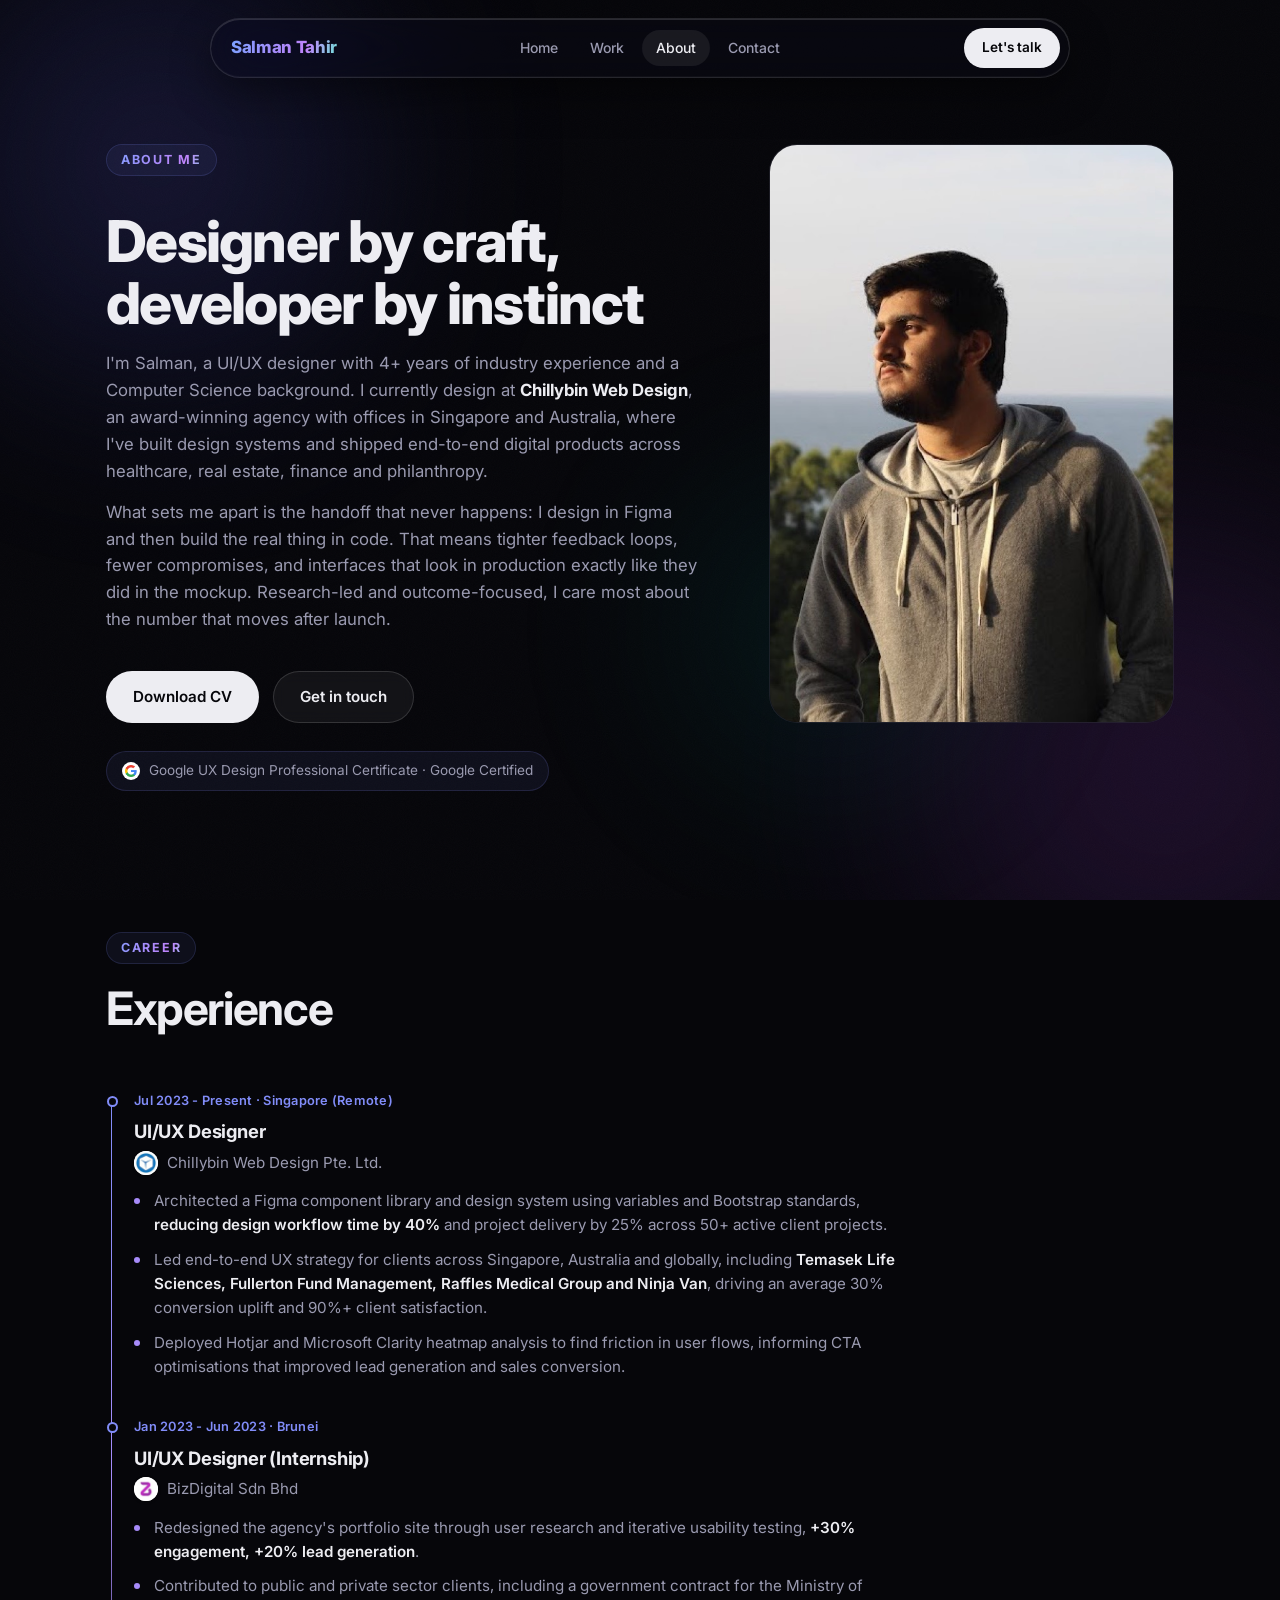
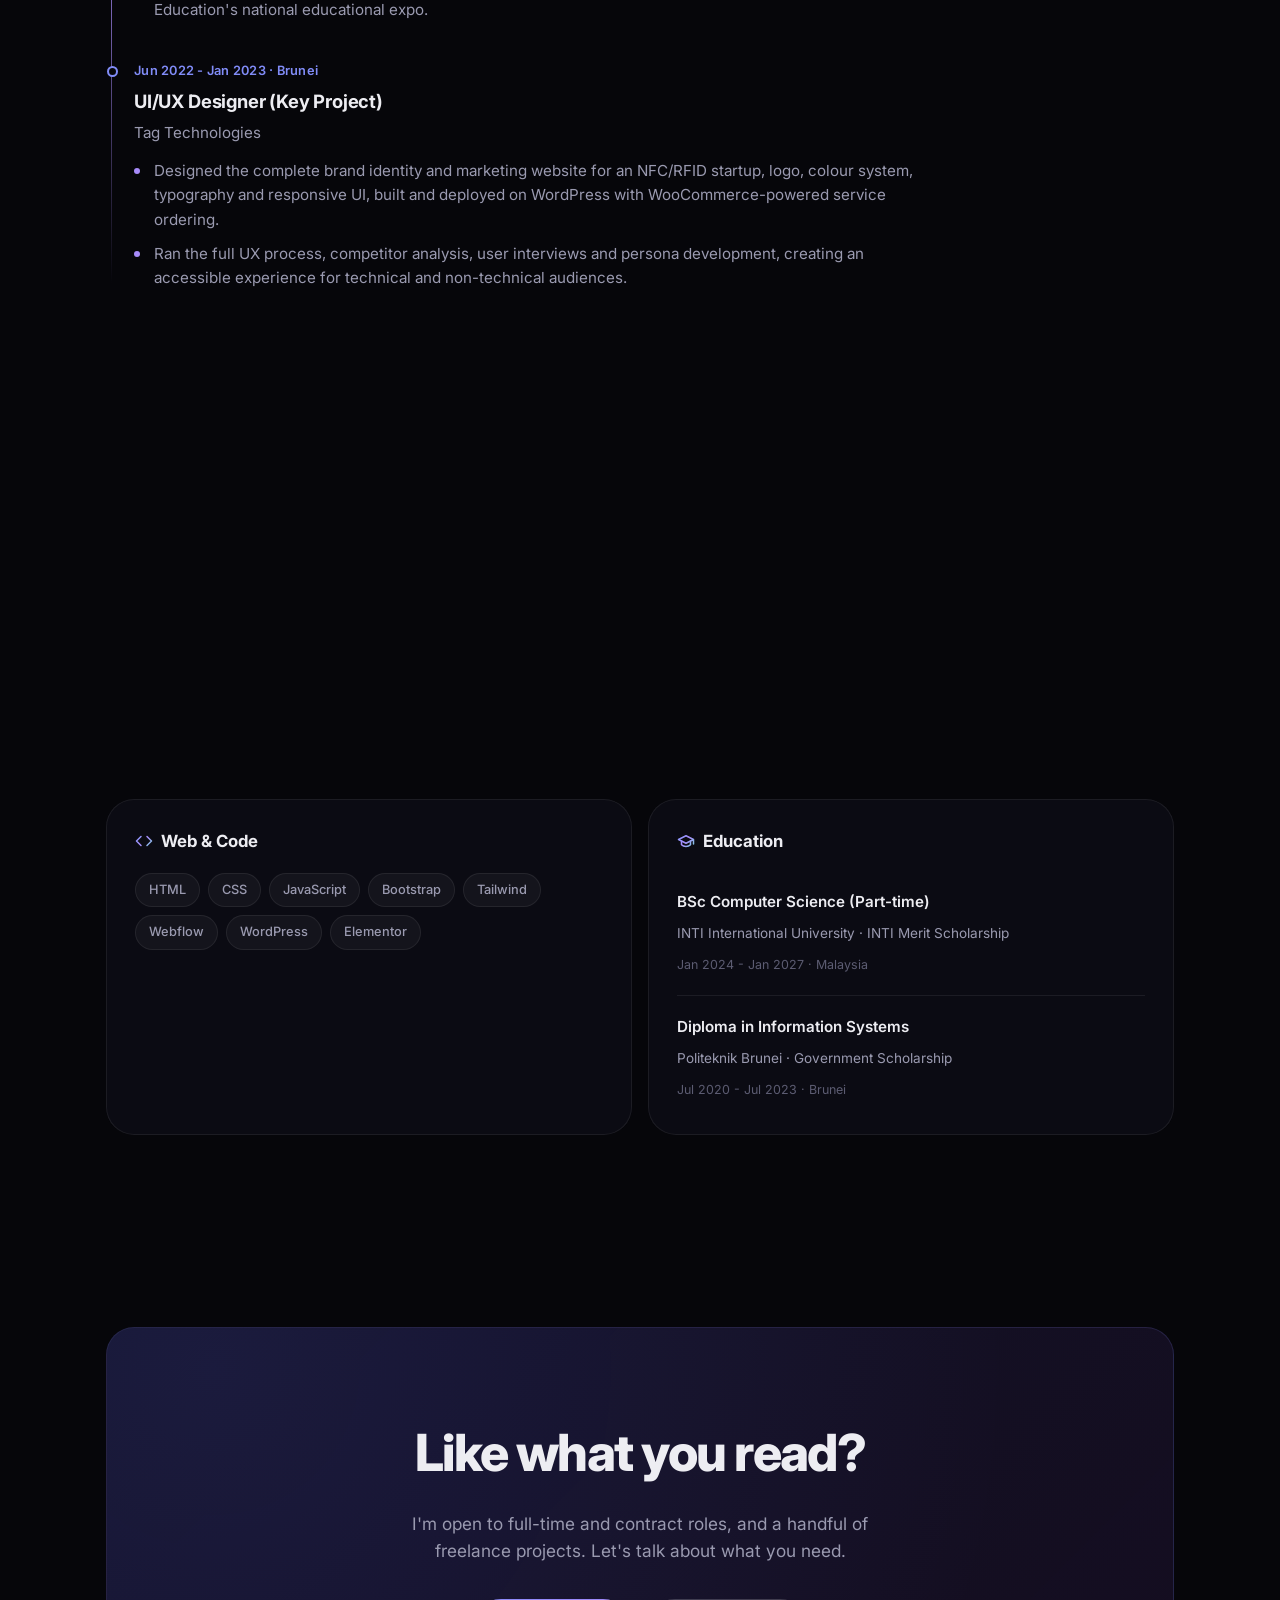
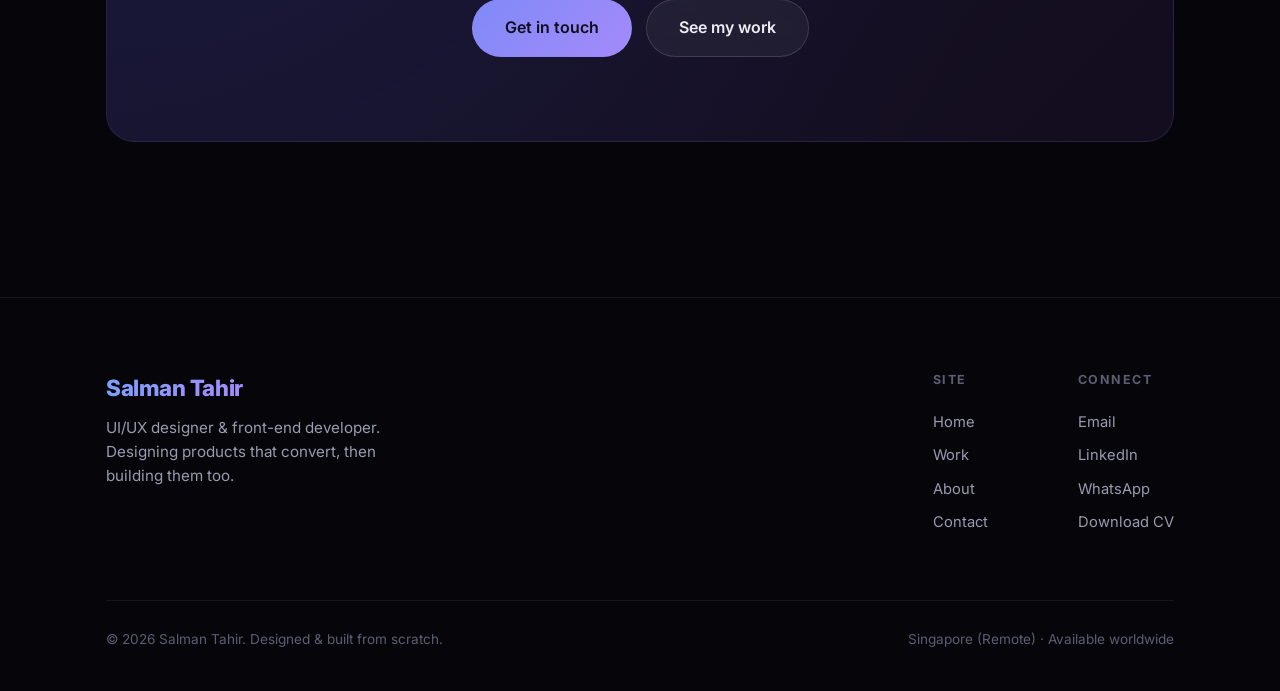
==== about/index.html @ 58fcccb2 "Restructure into clean-URL folders; untrack CONTEXT.md - Move about.html, contact.html, work.html an" ====
<!DOCTYPE html>
<html lang="en">
<head>
  <meta charset="UTF-8">
  <meta name="viewport" content="width=device-width, initial-scale=1.0">
  <title>About · Salman Tahir</title>
  <meta name="description" content="Salman Tahir, UI/UX designer and front-end developer with 4+ years at an award-winning Singapore agency. Experience, skills, tools and education.">
  <link rel="icon" type="image/png" href="/assets/img/favicon.png">
  <link rel="preconnect" href="https://fonts.googleapis.com">
  <link rel="preconnect" href="https://fonts.gstatic.com" crossorigin>
  <link href="https://fonts.googleapis.com/css2?family=Inter:wght@400;500;600;700;800;900&display=swap" rel="stylesheet">
  <link rel="stylesheet" href="/assets/css/styles.css?v=4">
</head>
<body>
  <svg width="0" height="0" style="position:absolute" aria-hidden="true" focusable="false">
    <defs>
      <linearGradient id="ig" gradientUnits="userSpaceOnUse" x1="0" y1="0" x2="24" y2="24">
        <stop offset="0" stop-color="#7aa2ff"/>
        <stop offset="0.5" stop-color="#a78bfa"/>
        <stop offset="1" stop-color="#6ee7d6"/>
      </linearGradient>
    </defs>
  </svg>
  <div class="ambient" aria-hidden="true">
    <div class="orb orb-1"></div>
    <div class="orb orb-2"></div>
    <div class="orb orb-3"></div>
  </div>
  <div class="noise" aria-hidden="true"></div>

  <header class="nav">
    <div class="nav-inner">
      <a href="/" class="nav-logo grad">Salman Tahir</a>
      <nav class="nav-menu" aria-label="Primary">
        <a href="/" class="nav-link">Home</a>
        <a href="/work/" class="nav-link">Work</a>
        <a href="/about/" class="nav-link active">About</a>
        <a href="/contact/" class="nav-link">Contact</a>
      </nav>
      <a href="/contact/" class="nav-cta">Let's talk</a>
      <button class="nav-toggle" aria-label="Toggle menu">
        <svg viewBox="0 0 24 24" fill="none" stroke="currentColor" stroke-width="2" stroke-linecap="round"><line x1="3" y1="6" x2="21" y2="6"/><line x1="3" y1="12" x2="21" y2="12"/><line x1="3" y1="18" x2="21" y2="18"/></svg>
      </button>
    </div>
  </header>

  <main>
    <!-- INTRO -->
    <section class="cs-hero">
      <div class="container">
        <div class="bento" style="grid-template-columns: 1.6fr 1fr; align-items:stretch;">
          <div class="reveal">
            <span class="eyebrow">About me</span>
            <h1 class="section-title" style="margin:16px 0;max-width:18ch;">Designer by craft, developer by instinct</h1>
            <p class="section-sub" style="max-width:54ch;">
              I'm Salman, a UI/UX designer with 4+ years of industry experience and a Computer Science background. I currently design at <strong style="color:var(--text)">Chillybin Web Design</strong>, an award-winning agency with offices in Singapore and Australia, where I've built design systems and shipped end-to-end digital products across healthcare, real estate, finance and philanthropy.
            </p>
            <p class="section-sub" style="max-width:54ch;">
              What sets me apart is the handoff that never happens: I design in Figma and then build the real thing in code. That means tighter feedback loops, fewer compromises, and interfaces that look in production exactly like they did in the mockup. Research-led and outcome-focused, I care most about the number that moves after launch.
            </p>
            <div class="hero-actions" style="justify-content:flex-start;">
              <a href="/assets/Salman_Tahir_CV.pdf" target="_blank" rel="noopener" class="btn btn-primary">Download CV</a>
              <a href="/contact/" class="btn btn-glass">Get in touch</a>
            </div>
          </div>
          <div class="card card-sheen b-photo reveal d1" style="min-height:360px;">
            <img src="/assets/img/profile.jpg" alt="Salman Tahir">
          </div>
        </div>
        <span class="cert reveal d2" style="margin-top:28px;"><img class="cert-ico" src="/assets/img/google-logo.png" alt="Google"> Google UX Design Professional Certificate · Google Certified</span>
      </div>
    </section>

    <!-- EXPERIENCE TIMELINE -->
    <section class="section-tight">
      <div class="container">
        <div class="section-head reveal">
          <span class="eyebrow">Career</span>
          <h2 class="section-title">Experience</h2>
        </div>
        <div class="bento" style="grid-template-columns: 1fr; max-width:820px;">
          <div class="timeline reveal">
            <div class="tl-item">
              <div class="tl-time">Jul 2023 - Present · Singapore (Remote)</div>
              <div class="tl-role">UI/UX Designer</div>
              <div class="tl-co"><img class="co-logo" src="/assets/img/chillybin-logo.jpg" alt="Chillybin Web Design"> Chillybin Web Design Pte. Ltd.</div>
              <ul class="tl-list">
                <li>Architected a Figma component library and design system using variables and Bootstrap standards, <strong>reducing design workflow time by 40%</strong> and project delivery by 25% across 50+ active client projects.</li>
                <li>Led end-to-end UX strategy for clients across Singapore, Australia and globally, including <strong>Temasek Life Sciences, Fullerton Fund Management, Raffles Medical Group and Ninja Van</strong>, driving an average 30% conversion uplift and 90%+ client satisfaction.</li>
                <li>Deployed Hotjar and Microsoft Clarity heatmap analysis to find friction in user flows, informing CTA optimisations that improved lead generation and sales conversion.</li>
              </ul>
            </div>
            <div class="tl-item">
              <div class="tl-time">Jan 2023 - Jun 2023 · Brunei</div>
              <div class="tl-role">UI/UX Designer (Internship)</div>
              <div class="tl-co"><img class="co-logo" src="/assets/img/bizdigital-logo.jpg" alt="BizDigital"> BizDigital Sdn Bhd</div>
              <ul class="tl-list">
                <li>Redesigned the agency's portfolio site through user research and iterative usability testing, <strong>+30% engagement, +20% lead generation</strong>.</li>
                <li>Contributed to public and private sector clients, including a government contract for the Ministry of Education's national educational expo.</li>
              </ul>
            </div>
            <div class="tl-item">
              <div class="tl-time">Jun 2022 - Jan 2023 · Brunei</div>
              <div class="tl-role">UI/UX Designer (Key Project)</div>
              <div class="tl-co">Tag Technologies</div>
              <ul class="tl-list">
                <li>Designed the complete brand identity and marketing website for an NFC/RFID startup, logo, colour system, typography and responsive UI, built and deployed on WordPress with WooCommerce-powered service ordering.</li>
                <li>Ran the full UX process, competitor analysis, user interviews and persona development, creating an accessible experience for technical and non-technical audiences.</li>
              </ul>
            </div>
          </div>
        </div>
      </div>
    </section>

    <!-- SKILLS -->
    <section class="section-tight">
      <div class="container">
        <div class="section-head reveal">
          <span class="eyebrow">Toolbox</span>
          <h2 class="section-title">Skills &amp; tools</h2>
        </div>
        <div class="skills-cols">
          <div class="card card-sheen skill-group reveal">
            <h3><svg viewBox="0 0 24 24" fill="none" stroke="url(#ig)" stroke-width="2" stroke-linecap="round" stroke-linejoin="round"><rect x="3" y="3" width="18" height="18" rx="2"/><path d="M3 9h18M9 21V9"/></svg> Design</h3>
            <div class="chip-row">
              <span class="chip">Figma</span><span class="chip">Adobe XD</span><span class="chip">Photoshop</span>
              <span class="chip">Illustrator</span><span class="chip">InDesign</span><span class="chip">Sketch</span>
              <span class="chip">Design Systems</span><span class="chip">Prototyping</span><span class="chip">Wireframing</span>
            </div>
          </div>
          <div class="card card-sheen skill-group reveal d1">
            <h3><svg viewBox="0 0 24 24" fill="none" stroke="url(#ig)" stroke-width="2" stroke-linecap="round" stroke-linejoin="round"><circle cx="11" cy="11" r="8"/><path d="m21 21-4.3-4.3"/></svg> Research</h3>
            <div class="chip-row">
              <span class="chip">User Interviews</span><span class="chip">Usability Testing</span><span class="chip">Heatmap Analysis</span>
              <span class="chip">Journey Mapping</span><span class="chip">Competitive Analysis</span><span class="chip">Personas</span>
            </div>
          </div>
          <div class="card card-sheen skill-group reveal d2">
            <h3><svg viewBox="0 0 24 24" fill="none" stroke="url(#ig)" stroke-width="2" stroke-linecap="round" stroke-linejoin="round"><polyline points="16 18 22 12 16 6"/><polyline points="8 6 2 12 8 18"/></svg> Web &amp; Code</h3>
            <div class="chip-row">
              <span class="chip">HTML</span><span class="chip">CSS</span><span class="chip">JavaScript</span>
              <span class="chip">Bootstrap</span><span class="chip">Tailwind</span><span class="chip">Webflow</span>
              <span class="chip">WordPress</span><span class="chip">Elementor</span>
            </div>
          </div>
          <div class="card card-sheen skill-group reveal d3">
            <h3><svg viewBox="0 0 24 24" fill="none" stroke="url(#ig)" stroke-width="2" stroke-linecap="round" stroke-linejoin="round"><path d="M22 10v6M2 10l10-5 10 5-10 5z"/><path d="M6 12v5c3 3 9 3 12 0v-5"/></svg> Education</h3>
            <div class="exp-item">
              <div class="exp-role">BSc Computer Science (Part-time)</div>
              <div class="exp-co">INTI International University · INTI Merit Scholarship</div>
              <div class="exp-time">Jan 2024 - Jan 2027 · Malaysia</div>
            </div>
            <div class="exp-item">
              <div class="exp-role">Diploma in Information Systems</div>
              <div class="exp-co">Politeknik Brunei · Government Scholarship</div>
              <div class="exp-time">Jul 2020 - Jul 2023 · Brunei</div>
            </div>
          </div>
        </div>
      </div>
    </section>

    <section class="section">
      <div class="container">
        <div class="cta-band reveal">
          <h2>Like what you read?</h2>
          <p>I'm open to full-time and contract roles, and a handful of freelance projects. Let's talk about what you need.</p>
          <div class="hero-actions">
            <a href="/contact/" class="btn btn-gradient btn-lg">Get in touch</a>
            <a href="/work/" class="btn btn-glass btn-lg">See my work</a>
          </div>
        </div>
      </div>
    </section>
  </main>

  <footer class="footer">
    <div class="container">
      <div class="footer-top">
        <div class="footer-brand">
          <h3 class="grad">Salman Tahir</h3>
          <p>UI/UX designer &amp; front-end developer. Designing products that convert, then building them too.</p>
        </div>
        <div class="footer-cols">
          <div class="footer-col">
            <h4>Site</h4>
            <a href="/">Home</a>
            <a href="/work/">Work</a>
            <a href="/about/">About</a>
            <a href="/contact/">Contact</a>
          </div>
          <div class="footer-col">
            <h4>Connect</h4>
            <a href="mailto:salmantahir0831@gmail.com">Email</a>
            <a href="https://www.linkedin.com/in/salmantahir0831/" target="_blank" rel="noopener">LinkedIn</a>
            <a href="https://wa.me/923270372409" target="_blank" rel="noopener">WhatsApp</a>
            <a href="/assets/Salman_Tahir_CV.pdf" target="_blank" rel="noopener">Download CV</a>
          </div>
        </div>
      </div>
      <div class="footer-bottom">
        <span>© <span id="year">2026</span> Salman Tahir. Designed &amp; built from scratch.</span>
        <span>Singapore (Remote) · Available worldwide</span>
      </div>
    </div>
  </footer>

  <script src="/assets/js/main.js?v=4"></script>
</body>
</html>
---- assets/css/styles.css ----
/* =====================================================================
   SALMAN TAHIR Â· PORTFOLIO v3
   Design system + components. Vanilla CSS, dark, glass, subtle gradients.
   ===================================================================== */

/* ---- Tokens ---- */
:root {
  --bg: #06060a;
  --bg-elev: #0b0b12;
  --card: rgba(17, 17, 28, 0.55);
  --card-hover: rgba(24, 24, 40, 0.72);
  --line: rgba(255, 255, 255, 0.07);
  --line-strong: rgba(255, 255, 255, 0.14);

  --text: #ededf2;
  --text-2: #9a9ab0;
  --text-3: #5c5c72;

  --indigo: #818cf8;
  --purple: #a78bfa;
  --violet: #c084fc;
  --teal: #2dd4bf;
  --blue: #60a5fa;
  --green: #22c55e;

  --grad-text: linear-gradient(110deg, #7aa2ff 0%, #a78bfa 45%, #c084fc 70%, #6ee7d6 100%);
  --grad-brand: linear-gradient(135deg, #818cf8, #a78bfa);

  --font: 'Inter', -apple-system, BlinkMacSystemFont, 'Segoe UI', Roboto, sans-serif;

  --maxw: 1180px;
  --r-sm: 10px;
  --r-md: 14px;
  --r-lg: 20px;
  --r-xl: 28px;
  --r-full: 9999px;

  --ease: cubic-bezier(0.16, 1, 0.3, 1);
  --shadow: 0 24px 60px rgba(0, 0, 0, 0.45);
  --shadow-sm: 0 8px 24px rgba(0, 0, 0, 0.3);
}

*, *::before, *::after { margin: 0; padding: 0; box-sizing: border-box; }

html {
  scroll-behavior: smooth;
  -webkit-font-smoothing: antialiased;
  -moz-osx-font-smoothing: grayscale;
  scroll-padding-top: 110px;
}

body {
  font-family: var(--font);
  background: var(--bg);
  color: var(--text);
  line-height: 1.6;
  overflow-x: hidden;
}

a { color: inherit; text-decoration: none; }
img { max-width: 100%; display: block; }
ul { list-style: none; }
::selection { background: rgba(129, 140, 248, 0.3); color: #fff; }

/* ---- Ambient background (driven by JS: idle drift + scroll hue + mouse parallax) ---- */
.ambient {
  position: fixed;
  inset: 0;
  z-index: -2;
  overflow: hidden;
  pointer-events: none;
  /* hue is updated in JS via --amb-hue for the dynamic colour shift */
  filter: hue-rotate(var(--amb-hue, 0deg));
}
.orb {
  position: absolute;
  border-radius: 50%;
  filter: blur(100px) saturate(1.3);
  opacity: 0.36;
  will-change: transform;
}
.orb-1 {
  top: -22%; left: -12%;
  width: 48vw; height: 48vw;
  background: radial-gradient(circle, rgba(99, 102, 241, 0.65), transparent 70%);
}
.orb-2 {
  bottom: -28%; right: -14%;
  width: 56vw; height: 56vw;
  background: radial-gradient(circle, rgba(168, 85, 247, 0.5), transparent 70%);
}
.orb-3 {
  top: 46%; left: 52%;
  width: 38vw; height: 38vw;
  background: radial-gradient(circle, rgba(45, 212, 191, 0.32), transparent 70%);
}
/* Idle fallback drift when JS is unavailable */
@keyframes float {
  0%   { transform: translate(0, 0) scale(1); }
  50%  { transform: translate(5%, 7%) scale(1.08); }
  100% { transform: translate(-7%, -4%) scale(0.95); }
}
.no-js .orb-1 { animation: float 26s ease-in-out infinite alternate; }
.no-js .orb-2 { animation: float 32s ease-in-out infinite alternate-reverse; }
.no-js .orb-3 { animation: float 22s ease-in-out infinite alternate; }
.noise {
  position: fixed;
  inset: 0;
  z-index: -1;
  pointer-events: none;
  opacity: 0.025;
  background-image: url("data:image/svg+xml,%3Csvg viewBox='0 0 256 256' xmlns='http://www.w3.org/2000/svg'%3E%3Cfilter id='n'%3E%3CfeTurbulence type='fractalNoise' baseFrequency='0.9' numOctaves='4' stitchTiles='stitch'/%3E%3C/filter%3E%3Crect width='100%25' height='100%25' filter='url(%23n)'/%3E%3C/svg%3E");
  background-size: 220px;
}

/* ---- Layout helpers ---- */
.container {
  max-width: var(--maxw);
  margin: 0 auto;
  padding: 0 clamp(20px, 5vw, 56px);
}
.section { padding: clamp(64px, 9vw, 130px) 0; }
.section-tight { padding: clamp(48px, 6vw, 90px) 0; }

.eyebrow {
  position: relative;
  display: inline-block;
  font-size: 0.78rem;
  font-weight: 700;
  text-transform: uppercase;
  letter-spacing: 0.14em;
  padding: 5px 14px;
  border-radius: var(--r-full);
  border: 1px solid rgba(129, 140, 248, 0.22);
  margin-bottom: 18px;
  /* gradient text */
  background: var(--grad-text);
  -webkit-background-clip: text;
  background-clip: text;
  -webkit-text-fill-color: transparent;
  color: transparent;
}
.eyebrow::before {
  content: "";
  position: absolute;
  inset: 0;
  border-radius: inherit;
  background: rgba(129, 140, 248, 0.07);
  z-index: -1;
}
.section-title {
  font-size: clamp(1.9rem, 3.6vw, 2.9rem);
  font-weight: 700;
  letter-spacing: -0.03em;
  line-height: 1.15;
}
.section-sub {
  color: var(--text-2);
  font-size: 1.05rem;
  max-width: 56ch;
  margin-top: 14px;
}
.section-head { margin-bottom: clamp(36px, 5vw, 56px); }
.grad { background: var(--grad-text); -webkit-background-clip: text; background-clip: text; -webkit-text-fill-color: transparent; }

/* ---- Floating nav ---- */
.nav {
  position: fixed;
  top: 18px;
  left: 50%;
  transform: translateX(-50%);
  width: min(860px, calc(100% - 28px));
  z-index: 1000;
  border-radius: var(--r-full);
  /* Liquid glass: translucent so blurred content shows through */
  background: rgba(12, 12, 22, 0.4);
  backdrop-filter: blur(30px) saturate(1.9);
  -webkit-backdrop-filter: blur(30px) saturate(1.9);
  border: 1px solid rgba(255, 255, 255, 0.12);
  box-shadow:
    inset 0 1px 0 rgba(255, 255, 255, 0.14),
    inset 0 -1px 1px rgba(255, 255, 255, 0.04),
    0 16px 40px rgba(0, 0, 0, 0.4);
  transition: background 0.4s var(--ease), border-color 0.4s var(--ease), box-shadow 0.4s var(--ease);
}
.nav.scrolled {
  background: rgba(12, 12, 22, 0.58);
  border-color: rgba(255, 255, 255, 0.16);
  box-shadow:
    inset 0 1px 0 rgba(255, 255, 255, 0.16),
    inset 0 -1px 1px rgba(255, 255, 255, 0.05),
    0 18px 48px rgba(0, 0, 0, 0.5);
}
.nav-inner {
  display: flex;
  align-items: center;
  justify-content: space-between;
  padding: 9px 9px 9px 20px;
}
.nav-logo {
  font-weight: 800;
  font-size: 1.05rem;
  letter-spacing: -0.02em;
}
.nav-logo .grad { background: var(--grad-text); -webkit-background-clip: text; background-clip: text; -webkit-text-fill-color: transparent; }
.nav-menu { display: flex; gap: 4px; }
.nav-link {
  color: var(--text-2);
  font-size: 0.875rem;
  font-weight: 500;
  padding: 7px 14px;
  border-radius: var(--r-full);
  transition: color 0.2s, background 0.2s;
}
.nav-link:hover { color: var(--text); background: rgba(255, 255, 255, 0.06); }
.nav-link.active { color: var(--text); background: rgba(255, 255, 255, 0.07); }
.nav-cta {
  font-size: 0.85rem;
  font-weight: 600;
  padding: 9px 18px;
  border-radius: var(--r-full);
  background: var(--text);
  color: var(--bg);
  transition: transform 0.2s, box-shadow 0.2s;
  white-space: nowrap;
}
.nav-cta:hover { transform: translateY(-1px); box-shadow: 0 6px 20px rgba(255, 255, 255, 0.18); }
.nav-toggle {
  display: none;
  background: none;
  border: none;
  color: var(--text);
  cursor: pointer;
  padding: 8px;
}
.nav-toggle svg { width: 22px; height: 22px; }

/* ---- Buttons ---- */
.btn {
  display: inline-flex;
  align-items: center;
  gap: 8px;
  padding: 13px 26px;
  border-radius: var(--r-full);
  font-weight: 600;
  font-size: 0.95rem;
  font-family: inherit;
  cursor: pointer;
  border: 1px solid transparent;
  transition: transform 0.25s var(--ease), box-shadow 0.25s var(--ease), background 0.25s, border-color 0.25s;
}
.btn svg { width: 17px; height: 17px; }
.btn-primary { background: var(--text); color: var(--bg); }
.btn-primary:hover { transform: translateY(-2px); box-shadow: 0 8px 28px rgba(255, 255, 255, 0.16); }
.btn-glass {
  background: rgba(255, 255, 255, 0.05);
  color: var(--text);
  border-color: var(--line-strong);
  backdrop-filter: blur(8px);
}
.btn-glass:hover { background: rgba(255, 255, 255, 0.1); transform: translateY(-2px); }
.btn-gradient {
  background: var(--grad-brand);
  color: #0a0a12;
}
.btn-gradient:hover { transform: translateY(-2px); box-shadow: 0 10px 30px rgba(129, 140, 248, 0.35); }
.btn-lg { padding: 15px 32px; font-size: 1rem; }

/* ---- Glass card base ---- */
.card {
  background: var(--card);
  border: 1px solid var(--line);
  border-radius: var(--r-xl);
  backdrop-filter: blur(14px);
  -webkit-backdrop-filter: blur(14px);
  position: relative;
  overflow: hidden;
  transition: transform 0.4s var(--ease), border-color 0.3s, background 0.3s;
}
.card-sheen::before {
  content: '';
  position: absolute;
  inset: 0;
  border-radius: inherit;
  padding: 1px;
  background: linear-gradient(135deg, rgba(255, 255, 255, 0.14), transparent 40%, transparent 60%, rgba(255, 255, 255, 0.05));
  -webkit-mask: linear-gradient(#fff 0 0) content-box, linear-gradient(#fff 0 0);
  mask: linear-gradient(#fff 0 0) content-box, linear-gradient(#fff 0 0);
  -webkit-mask-composite: xor;
  mask-composite: exclude;
  pointer-events: none;
  opacity: 0;
  transition: opacity 0.4s;
}
.card:hover { border-color: var(--line-strong); background: var(--card-hover); }
.card:hover.card-sheen::before { opacity: 1; }

/* =====================================================================
   HERO (home)
   ===================================================================== */
.hero {
  position: relative;
  padding: clamp(140px, 18vh, 200px) 0 clamp(40px, 5vw, 64px);
  text-align: center;
}
.hero-inner { display: flex; flex-direction: column; align-items: center; }
.badge {
  display: inline-flex;
  align-items: center;
  gap: 9px;
  font-size: 0.85rem;
  font-weight: 500;
  color: var(--text-2);
  padding: 7px 16px;
  border-radius: var(--r-full);
  border: 1px solid var(--line);
  background: rgba(17, 17, 28, 0.5);
  backdrop-filter: blur(8px);
}
.dot {
  width: 8px; height: 8px;
  border-radius: 50%;
  background: var(--green);
  box-shadow: 0 0 0 0 rgba(34, 197, 94, 0.5);
  animation: pulse 2.2s ease-in-out infinite;
}
@keyframes pulse {
  0%, 100% { box-shadow: 0 0 0 0 rgba(34, 197, 94, 0.45); }
  50% { box-shadow: 0 0 0 7px rgba(34, 197, 94, 0); }
}
.hero h1 {
  font-size: clamp(2.5rem, 7vw, 5rem);
  font-weight: 800;
  line-height: 1.04;
  letter-spacing: -0.04em;
  margin: 28px 0 0;
}
.hero h1 .line { display: block; }
.hero-lead {
  font-size: clamp(1.05rem, 2.2vw, 1.4rem);
  color: var(--text-2);
  max-width: 46ch;
  margin: 22px auto 0;
}
.hero-lead strong { color: var(--text); font-weight: 600; }
.hero-actions { display: flex; gap: 14px; flex-wrap: wrap; justify-content: center; margin-top: 38px; }
.hero-socials { display: flex; gap: 14px; justify-content: center; margin-top: 34px; }
.icon-btn {
  width: 44px; height: 44px;
  border-radius: 50%;
  border: 1px solid var(--line);
  display: flex; align-items: center; justify-content: center;
  color: var(--text-2);
  background: rgba(17, 17, 28, 0.4);
  transition: transform 0.25s var(--ease), color 0.2s, border-color 0.2s, background 0.2s;
}
.icon-btn svg { width: 18px; height: 18px; }
.icon-btn:hover { color: var(--text); border-color: var(--line-strong); background: rgba(255, 255, 255, 0.06); transform: translateY(-3px); }

/* ---- Stats band: tiles ---- */
.stats-band {
  width: 100%;
  margin: clamp(28px, 4vw, 52px) 0;
}
/* tighten the gap into the What I do section */
#services { padding-top: clamp(36px, 5vw, 70px); }
.stats {
  max-width: var(--maxw);
  margin: 0 auto;
  display: grid;
  grid-template-columns: repeat(4, 1fr);
  gap: 16px;
  padding: 0 clamp(20px, 5vw, 56px);
}
.stat {
  text-align: left;
  padding: 28px 24px;
  border-radius: var(--r-lg);
  border: 1px solid var(--line);
  background: var(--card);
  transition: transform 0.4s var(--ease), border-color 0.3s, background 0.3s;
}
.stat:hover { transform: translateY(-4px); border-color: var(--line-strong); background: var(--card-hover); }
.stat-num {
  font-size: clamp(1.7rem, 3vw, 2.3rem);
  font-weight: 800;
  letter-spacing: -0.03em;
  line-height: 1;
}
.stat-label { color: var(--text-2); font-size: 0.88rem; margin-top: 10px; }

/* ---- Process flow (What I do): compact linear-progress stepper ---- */
.flow {
  position: relative;
  display: grid;
  grid-template-columns: repeat(4, 1fr);
}
/* connecting line through node centres (number ~13px + 14px margin above node, node radius 26px) */
.flow::before {
  content: "";
  position: absolute;
  top: 54px;
  left: 27px;
  right: calc(25% - 27px);
  height: 2px;
  background: linear-gradient(90deg, var(--indigo), var(--purple), var(--teal));
  opacity: 0.45;
}
.flow-step {
  position: relative;
  padding-right: clamp(20px, 3vw, 40px);
}
.flow-step-no {
  display: block;
  font-size: 0.8rem;
  font-weight: 700;
  letter-spacing: 0.06em;
  line-height: 1;
  color: var(--text-3);
  margin-bottom: 14px;
}
.flow-node {
  position: relative;
  z-index: 1;
  width: 52px;
  height: 52px;
  border-radius: 50%;
  display: flex;
  align-items: center;
  justify-content: center;
  /* same translucent glass as the .btn-glass "Hire me" button */
  background: rgba(255, 255, 255, 0.05);
  border: 1px solid var(--line-strong);
  backdrop-filter: blur(8px);
  -webkit-backdrop-filter: blur(8px);
  transition: background 0.3s, border-color 0.3s;
}
.flow-step:hover .flow-node { background: rgba(255, 255, 255, 0.1); }
.flow-node svg { width: 22px; height: 22px; }
.flow-text { margin-top: 22px; }
.flow-text h3 { font-size: 1.1rem; font-weight: 700; letter-spacing: -0.01em; margin-bottom: 8px; }
.flow-text p { color: var(--text-2); font-size: 0.9rem; line-height: 1.55; }

/* ---- Marquee / client names ---- */
.clients { padding: clamp(40px, 5vw, 64px) 0; border-top: 1px solid var(--line); border-bottom: 1px solid var(--line); }
.clients-label { text-align: center; color: var(--text-3); font-size: 0.8rem; text-transform: uppercase; letter-spacing: 0.16em; margin-bottom: 26px; }
.clients-row {
  display: flex;
  flex-wrap: wrap;
  align-items: center;
  justify-content: center;
  gap: clamp(24px, 5vw, 56px);
}
.client-name {
  font-size: clamp(1.05rem, 2vw, 1.4rem);
  font-weight: 600;
  color: var(--text-2);
  letter-spacing: -0.01em;
  opacity: 0.75;
  transition: opacity 0.25s, color 0.25s;
}
.client-name:hover { opacity: 1; color: var(--text); }

/* =====================================================================
   SERVICES
   ===================================================================== */
.services-grid {
  display: grid;
  grid-template-columns: repeat(2, 1fr);
  gap: 16px;
}
.service {
  padding: 32px;
  border-radius: var(--r-xl);
}
.service-ico {
  width: 48px; height: 48px;
  border-radius: var(--r-md);
  display: flex; align-items: center; justify-content: center;
  background: rgba(129, 140, 248, 0.1);
  border: 1px solid rgba(129, 140, 248, 0.2);
  color: var(--indigo);
  margin-bottom: 20px;
}
.service-ico svg { width: 24px; height: 24px; }
.service h3 { font-size: 1.2rem; font-weight: 700; letter-spacing: -0.02em; margin-bottom: 10px; }
.service p { color: var(--text-2); font-size: 0.95rem; }
.service ul { margin-top: 16px; display: flex; flex-wrap: wrap; gap: 8px; }
.service li {
  font-size: 0.78rem; color: var(--text-2);
  padding: 5px 12px; border-radius: var(--r-full);
  background: rgba(255, 255, 255, 0.04); border: 1px solid var(--line);
}

/* =====================================================================
   WORK / PROJECTS
   ===================================================================== */
.work-grid {
  display: grid;
  grid-template-columns: repeat(2, 1fr);
  gap: 18px;
}
.proj {
  position: relative;
  border-radius: var(--r-xl);
  overflow: hidden;
  min-height: 380px;
  display: flex;
  flex-direction: column;
  border: 1px solid var(--line);
  background: var(--bg-elev);
  transition: transform 0.4s var(--ease), border-color 0.3s;
}
.proj:hover { transform: translateY(-6px); border-color: var(--line-strong); }
.proj.featured { grid-column: span 2; flex-direction: row; min-height: 440px; }
.proj-media {
  position: relative;
  flex: 1.15;
  overflow: hidden;
  display: flex; align-items: flex-start; justify-content: center;
  padding: 28px 28px 0;
}
.proj-media::before {
  content: '';
  position: absolute;
  inset: 0;
  z-index: 0;
  opacity: 0.85;
}
.proj-media img {
  position: relative;
  z-index: 1;
  width: 100%;
  border-radius: var(--r-md) var(--r-md) 0 0;
  box-shadow: 0 20px 50px rgba(0, 0, 0, 0.45);
  transition: transform 0.6s var(--ease);
  object-fit: cover;
  object-position: top;
}
.proj:hover .proj-media img { transform: translateY(-6px) scale(1.02); }
.proj.featured .proj-media { padding: 36px; align-items: center; flex: 1.3; }
.proj.featured .proj-media img { border-radius: var(--r-md); max-height: 340px; width: auto; }
.proj-body { padding: 24px 26px 28px; display: flex; flex-direction: column; flex: none; }
.proj.featured .proj-body { justify-content: center; flex: 1; padding: 44px; }
.proj-tag {
  font-size: 0.72rem; font-weight: 600; text-transform: uppercase; letter-spacing: 0.1em;
  color: var(--indigo); margin-bottom: 10px;
}
.proj-title { font-size: 1.3rem; font-weight: 700; letter-spacing: -0.02em; line-height: 1.25; }
.proj.featured .proj-title { font-size: clamp(1.5rem, 2.4vw, 2.1rem); }
.proj-desc { color: var(--text-2); font-size: 0.92rem; margin-top: 10px; }
.proj-link {
  display: inline-flex; align-items: center; gap: 6px;
  font-size: 0.875rem; font-weight: 600; color: var(--text);
  margin-top: 18px;
}
.proj-link svg { width: 15px; height: 15px; transition: transform 0.25s var(--ease); }
.proj:hover .proj-link svg { transform: translate(3px, -3px); }

/* gradient washes behind project media */
.g1::before { background: linear-gradient(135deg, #0a1628, #1a3a8a, #2563eb); }
.g2::before { background: linear-gradient(135deg, #1a0a30, #4c1d95, #7c3aed); }
.g3::before { background: linear-gradient(135deg, #1a0a35, #5b21b6, #a855f7); }
.g4::before { background: linear-gradient(135deg, #0a0a18, #1e1b4b, #312e81); }
.g5::before { background: linear-gradient(135deg, #0c1445, #3730a3, #6366f1); }
.g6::before { background: linear-gradient(135deg, #042f2e, #0d9488, #14b8a6); }

/* filters */
.filters { display: flex; flex-wrap: wrap; gap: 10px; margin-bottom: 36px; }
.filter {
  font-size: 0.86rem; font-weight: 500; color: var(--text-2);
  padding: 8px 18px; border-radius: var(--r-full);
  border: 1px solid var(--line); background: rgba(255, 255, 255, 0.03);
  cursor: pointer; transition: all 0.2s;
  font-family: inherit;
}
.filter:hover { color: var(--text); border-color: var(--line-strong); }
.filter.active { background: var(--text); color: var(--bg); border-color: var(--text); }
.proj.hide { display: none; }

/* =====================================================================
   BENTO (about teaser on home + about page)
   ===================================================================== */
.bento {
  display: grid;
  grid-template-columns: repeat(3, 1fr);
  gap: 16px;
}
.bento .card { padding: 28px; }
.card-label {
  display: inline-flex; align-items: center; gap: 8px;
  font-size: 0.82rem; font-weight: 600; margin-bottom: 16px;
}
.card-label svg { width: 17px; height: 17px; }
.c-indigo { color: var(--indigo); }
.c-purple { color: var(--purple); }
.c-teal { color: var(--teal); }
.c-blue { color: var(--blue); }

.b-about { grid-column: span 2; }
.b-about p { color: var(--text-2); font-size: 1.02rem; line-height: 1.7; }
.b-photo { grid-column: span 1; padding: 0 !important; min-height: 280px; }
.b-photo img { width: 100%; height: 100%; object-fit: cover; transition: transform 0.6s var(--ease); }
.b-photo:hover img { transform: scale(1.04); }
.b-span1 { grid-column: span 1; }

.chip-row { display: flex; flex-wrap: wrap; gap: 8px; margin-top: 18px; }
.chip {
  font-size: 0.8rem; font-weight: 500; color: var(--text-2);
  padding: 6px 13px; border-radius: var(--r-full);
  background: rgba(255, 255, 255, 0.04); border: 1px solid var(--line);
  transition: all 0.2s;
}
.chip:hover { color: var(--text); border-color: var(--line-strong); background: rgba(255, 255, 255, 0.07); }

.cert {
  display: inline-flex; align-items: center; gap: 9px;
  font-size: 0.85rem; color: var(--text-2);
  padding: 8px 15px; border-radius: var(--r-full);
  background: rgba(129, 140, 248, 0.07); border: 1px solid rgba(129, 140, 248, 0.16);
  margin-top: 18px;
}
.cert-ico {
  width: 18px; height: 18px;
  border-radius: 50%;
  object-fit: cover;
  background: #fff;
  flex-shrink: 0;
}

/* company logo marks (LinkedIn style) — circular crop */
.co-logo {
  width: 24px; height: 24px;
  border-radius: 50%;
  object-fit: cover;
  background: #fff;
  flex-shrink: 0;
  box-shadow: 0 1px 3px rgba(0, 0, 0, 0.35);
}

/* experience list */
.exp-item { padding: 20px 0; border-bottom: 1px solid var(--line); }
.exp-item:first-child { padding-top: 6px; }
.exp-item:last-child { border-bottom: none; padding-bottom: 6px; }
.exp-role { font-weight: 600; font-size: 0.95rem; line-height: 1.4; }
.exp-co { display: flex; align-items: center; gap: 9px; font-size: 0.85rem; color: var(--text-2); margin-top: 11px; }
.exp-time { font-size: 0.78rem; color: var(--text-3); margin-top: 10px; }

/* connect list */
.connect-list { display: flex; flex-direction: column; }
.connect-row {
  display: flex; align-items: center; justify-content: space-between;
  padding: 13px 0; border-bottom: 1px solid var(--line);
  font-size: 0.95rem; transition: color 0.2s;
}
.connect-row:last-child { border-bottom: none; }
.connect-row .arrow { color: var(--text-3); transition: transform 0.2s, color 0.2s; }
.connect-row:hover { color: var(--text); }
.connect-row:hover .arrow { transform: translate(3px, -3px); color: var(--text); }

/* =====================================================================
   TIMELINE (about page)
   ===================================================================== */
.timeline { position: relative; padding-left: 28px; }
.timeline::before {
  content: ''; position: absolute; left: 5px; top: 6px; bottom: 6px;
  width: 1px; background: linear-gradient(to bottom, var(--indigo), var(--purple), transparent);
}
.tl-item { position: relative; padding-bottom: 38px; }
.tl-item:last-child { padding-bottom: 0; }
.tl-item::before {
  content: ''; position: absolute; left: -27px; top: 5px;
  width: 11px; height: 11px; border-radius: 50%;
  background: var(--bg); border: 2px solid var(--indigo);
}
.tl-time { font-size: 0.8rem; color: var(--indigo); font-weight: 600; letter-spacing: 0.02em; }
.tl-role { font-size: 1.15rem; font-weight: 700; letter-spacing: -0.01em; margin-top: 6px; }
.tl-co { display: flex; align-items: center; gap: 9px; color: var(--text-2); font-size: 0.95rem; margin-top: 4px; }
.tl-co .co-logo { width: 24px; height: 24px; }
.tl-list { margin-top: 14px; display: flex; flex-direction: column; gap: 10px; }
.tl-list li { position: relative; padding-left: 20px; color: var(--text-2); font-size: 0.95rem; }
.tl-list li::before { content: ''; position: absolute; left: 0; top: 9px; width: 6px; height: 6px; border-radius: 50%; background: var(--purple); }
.tl-list strong { color: var(--text); font-weight: 600; }

/* skills columns */
.skills-cols { display: grid; grid-template-columns: repeat(2, 1fr); gap: 16px; }
.skill-group { padding: 28px; }
.skill-group h3 { font-size: 1.05rem; font-weight: 700; margin-bottom: 16px; display: flex; align-items: center; gap: 8px; }
.skill-group h3 svg { width: 18px; height: 18px; }

/* =====================================================================
   CONTACT
   ===================================================================== */
.contact-wrap { display: grid; grid-template-columns: 1fr 1fr; gap: 24px; align-items: start; }
.contact-info h2 { font-size: clamp(1.9rem, 4vw, 3rem); font-weight: 800; letter-spacing: -0.03em; line-height: 1.1; }
.contact-info p { color: var(--text-2); font-size: 1.05rem; margin-top: 18px; max-width: 42ch; }
.contact-meta { margin-top: 32px; display: flex; flex-direction: column; gap: 14px; }
.meta-row { display: flex; align-items: center; gap: 14px; }
.meta-ico {
  width: 42px; height: 42px; border-radius: var(--r-md);
  display: flex; align-items: center; justify-content: center;
  background: rgba(129, 140, 248, 0.08); border: 1px solid rgba(129, 140, 248, 0.18);
  color: var(--indigo); flex-shrink: 0;
}
.meta-ico svg { width: 19px; height: 19px; }
.meta-row .k { font-size: 0.8rem; color: var(--text-3); }
.meta-row .v { font-weight: 600; font-size: 0.96rem; }
.meta-row a.v:hover { color: var(--indigo); }

.form-card { padding: clamp(28px, 4vw, 40px); }
.field { margin-bottom: 18px; }
.field label { display: block; font-size: 0.85rem; font-weight: 500; color: var(--text-2); margin-bottom: 8px; }
.field input, .field textarea {
  width: 100%;
  font-family: inherit;
  font-size: 0.95rem;
  color: var(--text);
  padding: 13px 16px;
  border-radius: var(--r-md);
  border: 1px solid var(--line-strong);
  background: rgba(255, 255, 255, 0.03);
  transition: border-color 0.2s, background 0.2s;
}
.field input::placeholder, .field textarea::placeholder { color: var(--text-3); }
.field input:focus, .field textarea:focus {
  outline: none;
  border-color: var(--indigo);
  background: rgba(129, 140, 248, 0.05);
}
.field textarea { resize: vertical; min-height: 130px; }
.form-card .btn { width: 100%; justify-content: center; margin-top: 6px; }

/* =====================================================================
   CTA band
   ===================================================================== */
.cta-band {
  border-radius: var(--r-xl);
  border: 1px solid rgba(129, 140, 248, 0.16);
  background: linear-gradient(135deg, rgba(99, 102, 241, 0.14), rgba(168, 85, 247, 0.09));
  padding: clamp(44px, 7vw, 84px);
  text-align: center;
  position: relative;
  overflow: hidden;
}
.cta-band::before {
  content: ''; position: absolute; inset: -50%;
  background: radial-gradient(circle at 30% 30%, rgba(99, 102, 241, 0.1), transparent 50%);
  pointer-events: none;
}
.cta-band h2 { font-size: clamp(2rem, 4.5vw, 3.2rem); font-weight: 800; letter-spacing: -0.03em; position: relative; }
.cta-band p { color: var(--text-2); font-size: 1.08rem; max-width: 48ch; margin: 16px auto 0; position: relative; }
.cta-band .hero-actions { margin-top: 34px; }

/* =====================================================================
   CASE STUDY pages
   ===================================================================== */
.cs-hero { padding: clamp(130px, 16vh, 180px) 0 clamp(40px, 5vw, 64px); }
.back-link { display: inline-flex; align-items: center; gap: 7px; color: var(--text-2); font-size: 0.88rem; font-weight: 500; margin-bottom: 26px; transition: color 0.2s; }
.back-link:hover { color: var(--text); }
.back-link svg { width: 15px; height: 15px; }
.cs-hero h1 { font-size: clamp(2.2rem, 5.5vw, 3.6rem); font-weight: 800; letter-spacing: -0.03em; line-height: 1.08; margin: 14px 0 18px; max-width: 20ch; }
.cs-tags { display: flex; flex-wrap: wrap; gap: 8px; }
.cs-meta { display: grid; grid-template-columns: repeat(4, 1fr); gap: 16px; margin-top: 40px; }
.cs-meta .k { font-size: 0.76rem; text-transform: uppercase; letter-spacing: 0.1em; color: var(--text-3); }
.cs-meta .v { font-weight: 600; font-size: 0.95rem; margin-top: 6px; }
.cs-shot { border-radius: var(--r-xl); overflow: hidden; border: 1px solid var(--line); margin: clamp(32px, 5vw, 56px) 0; box-shadow: var(--shadow); }
.cs-shot img { width: 100%; }
.cs-body { max-width: 760px; margin: 0 auto; }
.cs-block { margin-bottom: clamp(36px, 5vw, 56px); }
.cs-block h2 { font-size: clamp(1.4rem, 2.6vw, 1.9rem); font-weight: 700; letter-spacing: -0.02em; margin-bottom: 16px; }
.cs-block p { color: var(--text-2); font-size: 1.05rem; line-height: 1.75; margin-bottom: 14px; }
.cs-block p strong { color: var(--text); font-weight: 600; }
.cs-block ul.bullets { display: flex; flex-direction: column; gap: 12px; margin-top: 8px; }
.cs-block ul.bullets li { position: relative; padding-left: 22px; color: var(--text-2); font-size: 1.02rem; line-height: 1.65; }
.cs-block ul.bullets li::before { content: ''; position: absolute; left: 0; top: 10px; width: 7px; height: 7px; border-radius: 50%; background: var(--grad-brand); }
.result-grid { display: grid; grid-template-columns: repeat(3, 1fr); gap: 16px; margin-top: 8px; }
.result { padding: 24px; border-radius: var(--r-lg); border: 1px solid var(--line); background: var(--card); }
.result .n { font-size: 1.7rem; font-weight: 800; letter-spacing: -0.02em; background: var(--grad-text); -webkit-background-clip: text; background-clip: text; -webkit-text-fill-color: transparent; }
.result .l { color: var(--text-2); font-size: 0.85rem; margin-top: 6px; }

/* =====================================================================
   FOOTER
   ===================================================================== */
.footer { border-top: 1px solid var(--line); padding: clamp(48px, 6vw, 72px) 0 40px; margin-top: 40px; }
.footer-top { display: flex; flex-wrap: wrap; justify-content: space-between; gap: 32px; }
.footer-brand h3 { font-size: 1.4rem; font-weight: 800; letter-spacing: -0.02em; }
.footer-brand p { color: var(--text-2); margin-top: 10px; max-width: 32ch; font-size: 0.95rem; }
.footer-cols { display: flex; gap: clamp(40px, 8vw, 90px); flex-wrap: wrap; }
.footer-col h4 { font-size: 0.78rem; text-transform: uppercase; letter-spacing: 0.12em; color: var(--text-3); margin-bottom: 16px; }
.footer-col a { display: block; color: var(--text-2); font-size: 0.92rem; padding: 5px 0; transition: color 0.2s; }
.footer-col a:hover { color: var(--text); }
.footer-bottom { display: flex; flex-wrap: wrap; justify-content: space-between; gap: 12px; margin-top: clamp(40px, 5vw, 60px); padding-top: 28px; border-top: 1px solid var(--line); color: var(--text-3); font-size: 0.85rem; }

/* =====================================================================
   REVEAL animations
   ===================================================================== */
.reveal { opacity: 0; transform: translateY(26px); transition: opacity 0.7s var(--ease), transform 0.7s var(--ease); }
.reveal.visible { opacity: 1; transform: translateY(0); }
.d1 { transition-delay: 0.08s; }
.d2 { transition-delay: 0.16s; }
.d3 { transition-delay: 0.24s; }
.d4 { transition-delay: 0.32s; }
.d5 { transition-delay: 0.4s; }
.d6 { transition-delay: 0.48s; }

@media (prefers-reduced-motion: reduce) {
  *, *::before, *::after { animation: none !important; transition: none !important; }
  .reveal { opacity: 1; transform: none; }
}

/* =====================================================================
   RESPONSIVE
   ===================================================================== */
@media (max-width: 980px) {
  .stats { grid-template-columns: repeat(2, 1fr); }
  /* flow becomes a vertical stepper */
  .flow { grid-template-columns: 1fr; }
  .flow::before { top: 27px; bottom: 27px; left: 27px; right: auto; width: 2px; height: auto; background: linear-gradient(180deg, var(--indigo), var(--purple), var(--teal)); }
  .flow-step { display: grid; grid-template-columns: 54px 1fr; column-gap: 20px; align-items: start; padding: 0 0 34px 0; }
  .flow-step:last-child { padding-bottom: 0; }
  .flow-step-no { display: none; }
  .flow-text { margin-top: 0; padding-top: 6px; }
  .services-grid { grid-template-columns: 1fr; }
  .bento { grid-template-columns: repeat(2, 1fr); }
  .b-about { grid-column: span 2; }
  .b-photo { grid-column: span 2; min-height: 240px; }
  .skills-cols { grid-template-columns: 1fr; }
  .contact-wrap { grid-template-columns: 1fr; }
  .cs-meta { grid-template-columns: repeat(2, 1fr); }
  .proj.featured { flex-direction: column; min-height: 0; }
  .proj.featured .proj-media { padding: 28px 28px 0; align-items: flex-start; flex: none; }
  .proj.featured .proj-media img { width: 100%; max-height: none; }
  .proj.featured .proj-body { padding: 24px 26px 28px; }
}

@media (max-width: 640px) {
  .nav-menu { display: none; }
  .nav-menu.open {
    display: flex;
    position: absolute;
    top: calc(100% + 10px);
    left: 0; right: 0;
    flex-direction: column;
    gap: 4px;
    padding: 12px;
    background: rgba(12, 12, 22, 0.55);
    backdrop-filter: blur(30px) saturate(1.9);
    -webkit-backdrop-filter: blur(30px) saturate(1.9);
    border: 1px solid rgba(255, 255, 255, 0.14);
    border-radius: var(--r-lg);
    box-shadow: inset 0 1px 0 rgba(255,255,255,0.12), 0 16px 40px rgba(0,0,0,0.45);
  }
  .nav-menu.open .nav-link { padding: 12px 16px; }
  .nav-toggle { display: flex; }
  .nav { width: calc(100% - 24px); }
  .work-grid { grid-template-columns: 1fr; }
  .bento { grid-template-columns: 1fr; }
  .b-about, .b-photo { grid-column: span 1; }
  .stats { grid-template-columns: 1fr 1fr; }
  .result-grid { grid-template-columns: 1fr; }
  .cs-meta { grid-template-columns: 1fr 1fr; }
  .footer-top { flex-direction: column; }
}
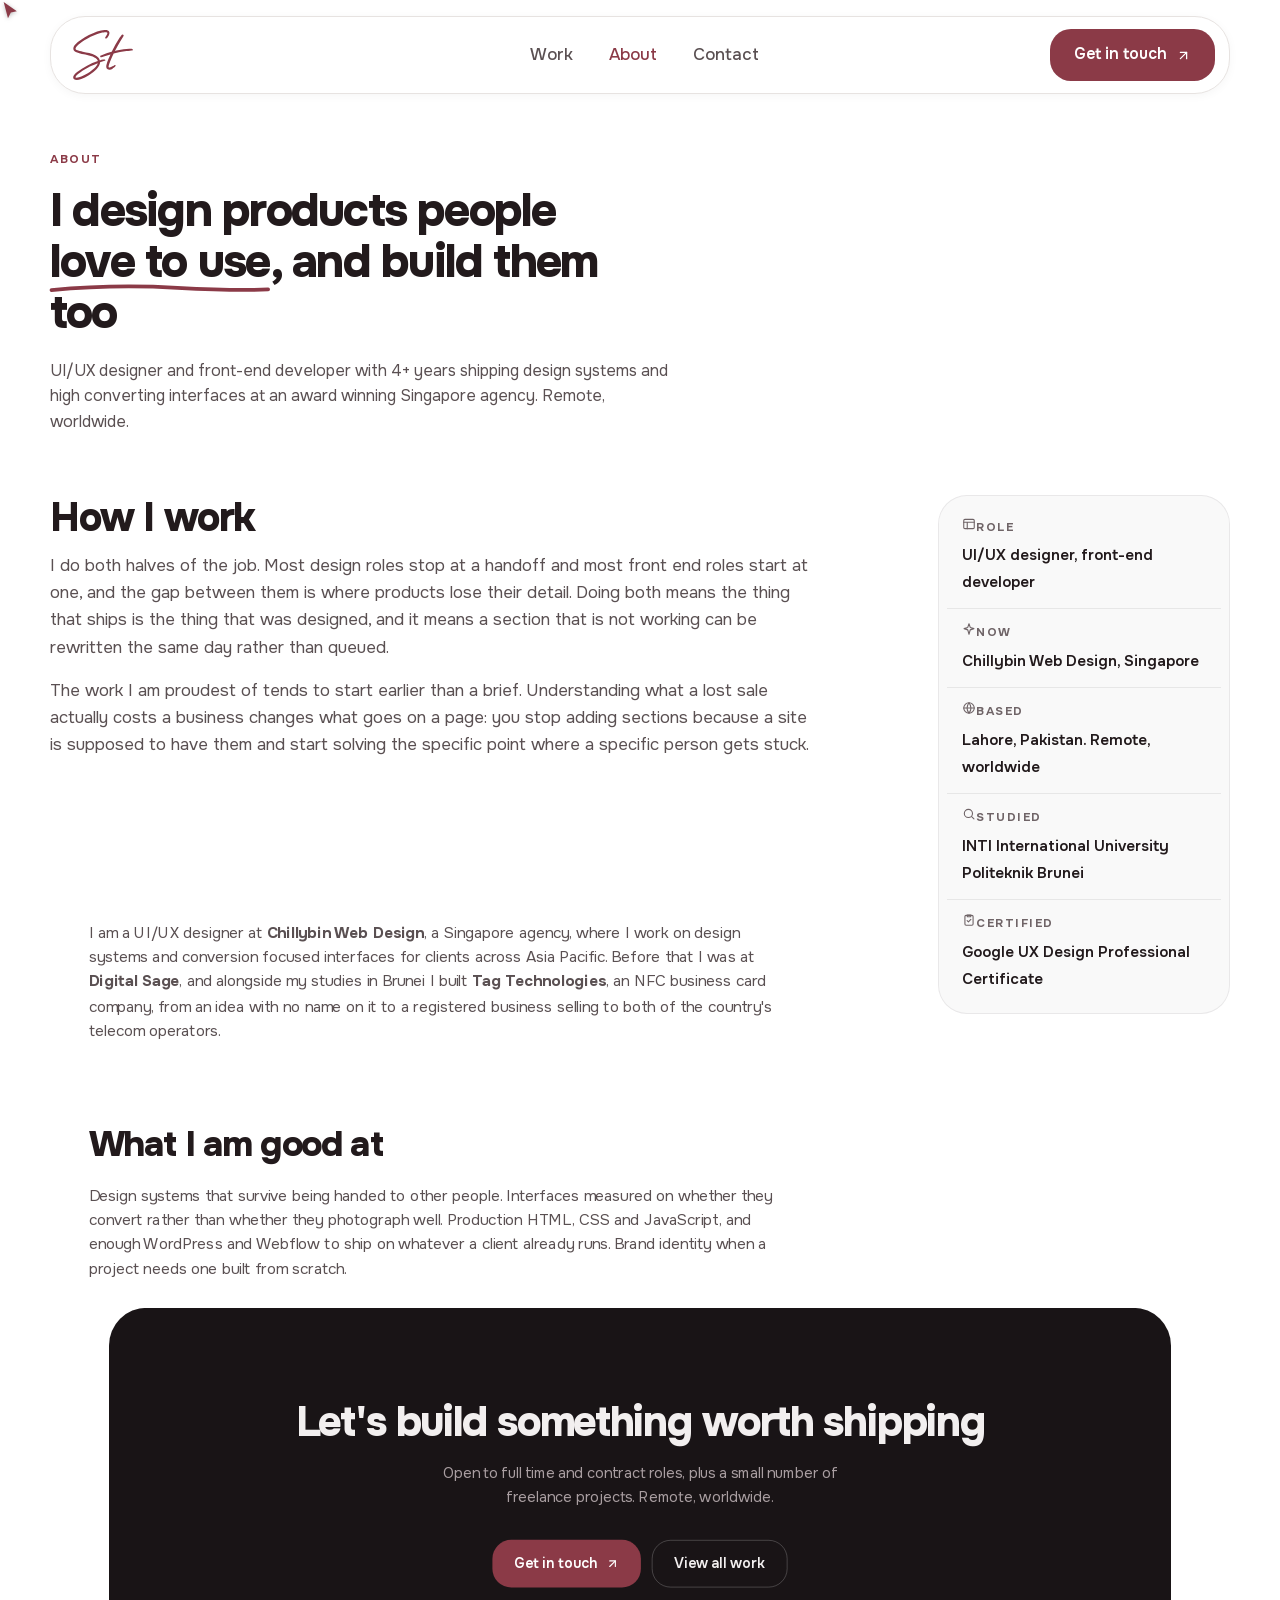
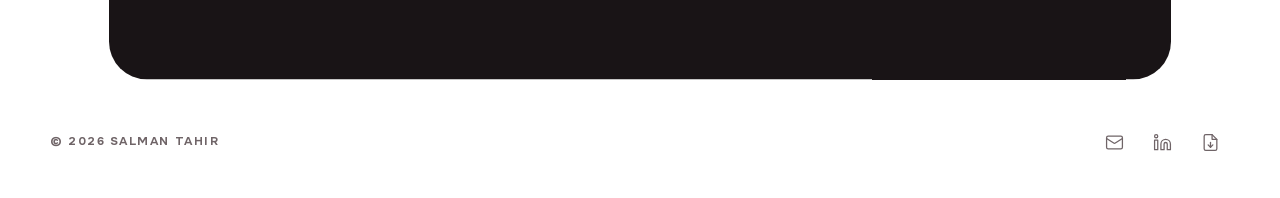
==== commit 8014ee63: "Portfolio: static site on Cloudflare Pages Hand-built HTML, CSS and JavaScript with no framework or " ====
--- a/about/index.html
+++ b/about/index.html
@@ -1,211 +1,177 @@
 <!DOCTYPE html>
 <html lang="en">
 <head>
-  <meta charset="UTF-8">
-  <meta name="viewport" content="width=device-width, initial-scale=1.0">
-  <title>About · Salman Tahir</title>
-  <meta name="description" content="Salman Tahir, UI/UX designer and front-end developer with 4+ years at an award-winning Singapore agency. Experience, skills, tools and education.">
-  <link rel="icon" type="image/png" href="/assets/img/favicon.png">
-  <link rel="preconnect" href="https://fonts.googleapis.com">
-  <link rel="preconnect" href="https://fonts.gstatic.com" crossorigin>
-  <link href="https://fonts.googleapis.com/css2?family=Inter:wght@400;500;600;700;800;900&display=swap" rel="stylesheet">
-  <link rel="stylesheet" href="/assets/css/styles.css?v=4">
+<meta charset="UTF-8">
+<meta name="viewport" content="width=device-width, initial-scale=1.0">
+<title>About · Salman Tahir</title>
+<meta name="description" content="UI/UX designer and front-end developer with 4+ years at an award winning Singapore agency. I design products and build them in production code. Remote, worldwide.">
+<meta name="author" content="Salman Tahir">
+<link rel="canonical" href="https://salmantahir.net/about/">
+
+<meta property="og:site_name" content="Salman Tahir">
+<meta property="og:title" content="About · Salman Tahir">
+<meta property="og:description" content="UI/UX designer and front-end developer with 4+ years at an award winning Singapore agency. I design products and build them in production code. Remote, worldwide.">
+<meta property="og:type" content="website">
+<meta property="og:url" content="https://salmantahir.net/about/">
+<meta property="og:image" content="https://salmantahir.net/assets/img/og-image.png">
+<meta property="og:image:width" content="1200">
+<meta property="og:image:height" content="630">
+<meta property="og:locale" content="en_US">
+<meta name="twitter:card" content="summary_large_image">
+<meta name="twitter:title" content="About · Salman Tahir">
+<meta name="twitter:description" content="UI/UX designer and front-end developer with 4+ years at an award winning Singapore agency. I design products and build them in production code. Remote, worldwide.">
+<meta name="twitter:image" content="https://salmantahir.net/assets/img/og-image.png">
+
+<link rel="icon" type="image/svg+xml" href="/assets/img/favicon.svg">
+<link rel="icon" type="image/png" sizes="32x32" href="/assets/img/favicon/icon-32.png">
+<link rel="apple-touch-icon" sizes="180x180" href="/assets/img/favicon/icon-180.png">
+<link rel="preload" href="/assets/fonts/onest-var.woff2" as="font" type="font/woff2" crossorigin>
+
+<script type="application/ld+json">
+{
+  "@context":"https://schema.org",
+  "@type":"AboutPage",
+  "url":"https://salmantahir.net/about/",
+  "mainEntity":{
+    "@type":"Person",
+    "name":"Salman Tahir",
+    "url":"https://salmantahir.net/",
+    "jobTitle":"UI/UX Designer & Front-End Developer",
+    "worksFor":{"@type":"Organization","name":"Chillybin Web Design"},
+    "alumniOf":[
+      {"@type":"CollegeOrUniversity","name":"INTI International University"},
+      {"@type":"CollegeOrUniversity","name":"Politeknik Brunei"}
+    ]
+  }
+}
+</script>
+
+<link rel="stylesheet" href="/assets/css/site.css">
 </head>
 <body>
-  <svg width="0" height="0" style="position:absolute" aria-hidden="true" focusable="false">
-    <defs>
-      <linearGradient id="ig" gradientUnits="userSpaceOnUse" x1="0" y1="0" x2="24" y2="24">
-        <stop offset="0" stop-color="#7aa2ff"/>
-        <stop offset="0.5" stop-color="#a78bfa"/>
-        <stop offset="1" stop-color="#6ee7d6"/>
-      </linearGradient>
-    </defs>
-  </svg>
-  <div class="ambient" aria-hidden="true">
-    <div class="orb orb-1"></div>
-    <div class="orb orb-2"></div>
-    <div class="orb orb-3"></div>
+
+<!-- discipline glyphs, one per tag in the taxonomy -->
+<svg width="0" height="0" style="position:absolute" aria-hidden="true" focusable="false"><defs>
+  <g id="i-brand" fill="none" stroke="currentColor" stroke-width="1.9" stroke-linecap="round" stroke-linejoin="round"><path d="m12 3 2.1 6.3 6.3 2.1-6.3 2.1L12 21l-2.1-7.5L3.6 11.4l6.3-2.1z"/></g>
+  <g id="i-research" fill="none" stroke="currentColor" stroke-width="1.9" stroke-linecap="round" stroke-linejoin="round"><circle cx="11" cy="11" r="7"/><path d="m20.5 20.5-4-4"/></g>
+  <g id="i-ui" fill="none" stroke="currentColor" stroke-width="1.9" stroke-linecap="round" stroke-linejoin="round"><rect x="3" y="4" width="18" height="16" rx="2"/><path d="M3 9h18M9 20V9"/></g>
+  <g id="i-web" fill="none" stroke="currentColor" stroke-width="1.9" stroke-linecap="round" stroke-linejoin="round"><circle cx="12" cy="12" r="9"/><path d="M3 12h18M12 3a15 15 0 0 1 0 18a15 15 0 0 1 0-18z"/></g>
+  <g id="i-dev" fill="none" stroke="currentColor" stroke-width="1.9" stroke-linecap="round" stroke-linejoin="round"><path d="m16 18 5-6-5-6M8 6l-5 6 5 6"/></g>
+  <g id="i-testing" fill="none" stroke="currentColor" stroke-width="1.9" stroke-linecap="round" stroke-linejoin="round"><rect x="5" y="4" width="14" height="17" rx="2"/><path d="M9 3.6h6v2.8H9zM8.8 13l2.2 2.2 4.2-4.2"/></g>
+  <g id="i-ecom" fill="none" stroke="currentColor" stroke-width="1.9" stroke-linecap="round" stroke-linejoin="round"><path d="M5 8h14l-1.2 12H6.2z"/><path d="M9 8V6a3 3 0 0 1 6 0v2"/></g>
+  <g id="i-seo" fill="none" stroke="currentColor" stroke-width="1.9" stroke-linecap="round" stroke-linejoin="round"><path d="m3 17 6-6 4 4 8-8"/><path d="M15 7h6v6"/></g>
+</defs></svg>
+
+<header class="hdr" id="hdr">
+  <div class="hdr-in sq-xl">
+    <a href="/" class="mark" aria-label="Salman Tahir, home"></a>
+    <nav class="hnav" id="hnav">
+      <a href="/work/" class="act sq-xs">Work</a>
+      <a href="/about/" class="act sq-xs on">About</a>
+      <a href="/contact/" class="act sq-xs">Contact</a>
+    </nav>
+    <div class="hdr-end">
+      <a href="/contact/" class="btn btn-primary act sq-sm">Get in touch <svg class="arw" viewBox="0 0 24 24" fill="none" stroke="currentColor" stroke-width="2" stroke-linecap="round" stroke-linejoin="round"><line x1="7" y1="17" x2="17" y2="7"/><polyline points="7 7 17 7 17 17"/></svg></a>
+    </div>
+    <button class="burger sq-sm" id="burger" aria-label="Menu" aria-expanded="false"><i></i><i></i></button>
   </div>
-  <div class="noise" aria-hidden="true"></div>
+</header>
 
-  <header class="nav">
-    <div class="nav-inner">
-      <a href="/" class="nav-logo grad">Salman Tahir</a>
-      <nav class="nav-menu" aria-label="Primary">
-        <a href="/" class="nav-link">Home</a>
-        <a href="/work/" class="nav-link">Work</a>
-        <a href="/about/" class="nav-link active">About</a>
-        <a href="/contact/" class="nav-link">Contact</a>
-      </nav>
-      <a href="/contact/" class="nav-cta">Let's talk</a>
-      <button class="nav-toggle" aria-label="Toggle menu">
-        <svg viewBox="0 0 24 24" fill="none" stroke="currentColor" stroke-width="2" stroke-linecap="round"><line x1="3" y1="6" x2="21" y2="6"/><line x1="3" y1="12" x2="21" y2="12"/><line x1="3" y1="18" x2="21" y2="18"/></svg>
-      </button>
+<main id="top">
+
+  <section class="page-top">
+    <div class="wrap">
+      <div class="stg rv">
+        <span class="eyebrow label">About</span>
+        <h1 class="h-sec">I design products people <span class="ul">love to use<svg viewBox="0 0 300 12" preserveAspectRatio="none" aria-hidden="true"><path d="M2 8C56 3 120 2 174 5c40 2 82 4 124 2"/></svg></span>, and build them too</h1>
+        <p class="page-lead">
+          UI/UX designer and front-end developer with 4+ years shipping design systems and high
+          converting interfaces at an award winning Singapore agency. Remote, worldwide.
+        </p>
+      </div>
+
+      <div class="about-body">
+        <div class="about-main">
+          <h2 class="rv">How I work</h2>
+          <p class="rv">
+            I do both halves of the job. Most design roles stop at a handoff and most front end
+            roles start at one, and the gap between them is where products lose their detail. Doing
+            both means the thing that ships is the thing that was designed, and it means a section
+            that is not working can be rewritten the same day rather than queued.
+          </p>
+          <p class="rv">
+            The work I am proudest of tends to start earlier than a brief. Understanding what a lost
+            sale actually costs a business changes what goes on a page: you stop adding sections
+            because a site is supposed to have them and start solving the specific point where a
+            specific person gets stuck.
+          </p>
+
+          <h2 class="rv">Where I have worked</h2>
+          <p class="rv">
+            I am a UI/UX designer at <strong>Chillybin Web Design</strong>, a Singapore agency, where
+            I work on design systems and conversion focused interfaces for clients across Asia
+            Pacific. Before that I was at <strong>Digital Sage</strong>, and alongside my studies in
+            Brunei I built <strong>Tag Technologies</strong>, an NFC business card company, from an
+            idea with no name on it to a registered business selling to both of the country's
+            telecom operators.
+          </p>
+
+          <h2 class="rv">What I am good at</h2>
+          <p class="rv">
+            Design systems that survive being handed to other people. Interfaces measured on whether
+            they convert rather than whether they photograph well. Production HTML, CSS and
+            JavaScript, and enough WordPress and Webflow to ship on whatever a client already runs.
+            Brand identity when a project needs one built from scratch.
+          </p>
+        </div>
+
+        <aside class="rail surf act rv rv-x sq-md">
+          <span class="rail-row"><span class="rail-k eyebrow-2 label"><svg viewBox="0 0 24 24"><use href="#i-ui"/></svg>Role</span><span class="rail-v">UI/UX designer, front-end developer</span></span>
+          <span class="rail-row"><span class="rail-k eyebrow-2 label"><svg viewBox="0 0 24 24"><use href="#i-brand"/></svg>Now</span><span class="rail-v">Chillybin Web Design, Singapore</span></span>
+          <span class="rail-row"><span class="rail-k eyebrow-2 label"><svg viewBox="0 0 24 24"><use href="#i-web"/></svg>Based</span><span class="rail-v">Lahore, Pakistan. Remote, worldwide</span></span>
+          <span class="rail-row"><span class="rail-k eyebrow-2 label"><svg viewBox="0 0 24 24"><use href="#i-research"/></svg>Studied</span><span class="rail-v">INTI International University<br>Politeknik Brunei</span></span>
+          <span class="rail-row"><span class="rail-k eyebrow-2 label"><svg viewBox="0 0 24 24"><use href="#i-testing"/></svg>Certified</span><span class="rail-v">Google UX Design Professional Certificate</span></span>
+        </aside>
+      </div>
     </div>
-  </header>
+  </section>
 
-  <main>
-    <!-- INTRO -->
-    <section class="cs-hero">
-      <div class="container">
-        <div class="bento" style="grid-template-columns: 1.6fr 1fr; align-items:stretch;">
-          <div class="reveal">
-            <span class="eyebrow">About me</span>
-            <h1 class="section-title" style="margin:16px 0;max-width:18ch;">Designer by craft, developer by instinct</h1>
-            <p class="section-sub" style="max-width:54ch;">
-              I'm Salman, a UI/UX designer with 4+ years of industry experience and a Computer Science background. I currently design at <strong style="color:var(--text)">Chillybin Web Design</strong>, an award-winning agency with offices in Singapore and Australia, where I've built design systems and shipped end-to-end digital products across healthcare, real estate, finance and philanthropy.
-            </p>
-            <p class="section-sub" style="max-width:54ch;">
-              What sets me apart is the handoff that never happens: I design in Figma and then build the real thing in code. That means tighter feedback loops, fewer compromises, and interfaces that look in production exactly like they did in the mockup. Research-led and outcome-focused, I care most about the number that moves after launch.
-            </p>
-            <div class="hero-actions" style="justify-content:flex-start;">
-              <a href="/assets/Salman_Tahir_CV.pdf" target="_blank" rel="noopener" class="btn btn-primary">Download CV</a>
-              <a href="/contact/" class="btn btn-glass">Get in touch</a>
-            </div>
-          </div>
-          <div class="card card-sheen b-photo reveal d1" style="min-height:360px;">
-            <img src="/assets/img/profile.jpg" alt="Salman Tahir">
-          </div>
-        </div>
-        <span class="cert reveal d2" style="margin-top:28px;"><img class="cert-ico" src="/assets/img/google-logo.png" alt="Google"> Google UX Design Professional Certificate · Google Certified</span>
-      </div>
-    </section>
-
-    <!-- EXPERIENCE TIMELINE -->
-    <section class="section-tight">
-      <div class="container">
-        <div class="section-head reveal">
-          <span class="eyebrow">Career</span>
-          <h2 class="section-title">Experience</h2>
-        </div>
-        <div class="bento" style="grid-template-columns: 1fr; max-width:820px;">
-          <div class="timeline reveal">
-            <div class="tl-item">
-              <div class="tl-time">Jul 2023 - Present · Singapore (Remote)</div>
-              <div class="tl-role">UI/UX Designer</div>
-              <div class="tl-co"><img class="co-logo" src="/assets/img/chillybin-logo.jpg" alt="Chillybin Web Design"> Chillybin Web Design Pte. Ltd.</div>
-              <ul class="tl-list">
-                <li>Architected a Figma component library and design system using variables and Bootstrap standards, <strong>reducing design workflow time by 40%</strong> and project delivery by 25% across 50+ active client projects.</li>
-                <li>Led end-to-end UX strategy for clients across Singapore, Australia and globally, including <strong>Temasek Life Sciences, Fullerton Fund Management, Raffles Medical Group and Ninja Van</strong>, driving an average 30% conversion uplift and 90%+ client satisfaction.</li>
-                <li>Deployed Hotjar and Microsoft Clarity heatmap analysis to find friction in user flows, informing CTA optimisations that improved lead generation and sales conversion.</li>
-              </ul>
-            </div>
-            <div class="tl-item">
-              <div class="tl-time">Jan 2023 - Jun 2023 · Brunei</div>
-              <div class="tl-role">UI/UX Designer (Internship)</div>
-              <div class="tl-co"><img class="co-logo" src="/assets/img/bizdigital-logo.jpg" alt="BizDigital"> BizDigital Sdn Bhd</div>
-              <ul class="tl-list">
-                <li>Redesigned the agency's portfolio site through user research and iterative usability testing, <strong>+30% engagement, +20% lead generation</strong>.</li>
-                <li>Contributed to public and private sector clients, including a government contract for the Ministry of Education's national educational expo.</li>
-              </ul>
-            </div>
-            <div class="tl-item">
-              <div class="tl-time">Jun 2022 - Jan 2023 · Brunei</div>
-              <div class="tl-role">UI/UX Designer (Key Project)</div>
-              <div class="tl-co">Tag Technologies</div>
-              <ul class="tl-list">
-                <li>Designed the complete brand identity and marketing website for an NFC/RFID startup, logo, colour system, typography and responsive UI, built and deployed on WordPress with WooCommerce-powered service ordering.</li>
-                <li>Ran the full UX process, competitor analysis, user interviews and persona development, creating an accessible experience for technical and non-technical audiences.</li>
-              </ul>
-            </div>
-          </div>
+  <section class="cta-sec">
+    <div class="wrap">
+      <div class="cta sq-lg rv">
+        <h2 class="h-sec">Let's build something worth shipping</h2>
+        <p class="cta-p">
+          Open to full time and contract roles, plus a small number of freelance projects.
+          Remote, worldwide.
+        </p>
+        <div class="cta-actions">
+          <a href="/contact/" class="btn btn-primary act sq-sm">Get in touch <svg class="arw" viewBox="0 0 24 24" fill="none" stroke="currentColor" stroke-width="2" stroke-linecap="round" stroke-linejoin="round"><line x1="7" y1="17" x2="17" y2="7"/><polyline points="7 7 17 7 17 17"/></svg></a>
+          <a href="/work/" class="btn btn-ondark act sq-sm">View all work</a>
         </div>
       </div>
-    </section>
+    </div>
+  </section>
 
-    <!-- SKILLS -->
-    <section class="section-tight">
-      <div class="container">
-        <div class="section-head reveal">
-          <span class="eyebrow">Toolbox</span>
-          <h2 class="section-title">Skills &amp; tools</h2>
-        </div>
-        <div class="skills-cols">
-          <div class="card card-sheen skill-group reveal">
-            <h3><svg viewBox="0 0 24 24" fill="none" stroke="url(#ig)" stroke-width="2" stroke-linecap="round" stroke-linejoin="round"><rect x="3" y="3" width="18" height="18" rx="2"/><path d="M3 9h18M9 21V9"/></svg> Design</h3>
-            <div class="chip-row">
-              <span class="chip">Figma</span><span class="chip">Adobe XD</span><span class="chip">Photoshop</span>
-              <span class="chip">Illustrator</span><span class="chip">InDesign</span><span class="chip">Sketch</span>
-              <span class="chip">Design Systems</span><span class="chip">Prototyping</span><span class="chip">Wireframing</span>
-            </div>
-          </div>
-          <div class="card card-sheen skill-group reveal d1">
-            <h3><svg viewBox="0 0 24 24" fill="none" stroke="url(#ig)" stroke-width="2" stroke-linecap="round" stroke-linejoin="round"><circle cx="11" cy="11" r="8"/><path d="m21 21-4.3-4.3"/></svg> Research</h3>
-            <div class="chip-row">
-              <span class="chip">User Interviews</span><span class="chip">Usability Testing</span><span class="chip">Heatmap Analysis</span>
-              <span class="chip">Journey Mapping</span><span class="chip">Competitive Analysis</span><span class="chip">Personas</span>
-            </div>
-          </div>
-          <div class="card card-sheen skill-group reveal d2">
-            <h3><svg viewBox="0 0 24 24" fill="none" stroke="url(#ig)" stroke-width="2" stroke-linecap="round" stroke-linejoin="round"><polyline points="16 18 22 12 16 6"/><polyline points="8 6 2 12 8 18"/></svg> Web &amp; Code</h3>
-            <div class="chip-row">
-              <span class="chip">HTML</span><span class="chip">CSS</span><span class="chip">JavaScript</span>
-              <span class="chip">Bootstrap</span><span class="chip">Tailwind</span><span class="chip">Webflow</span>
-              <span class="chip">WordPress</span><span class="chip">Elementor</span>
-            </div>
-          </div>
-          <div class="card card-sheen skill-group reveal d3">
-            <h3><svg viewBox="0 0 24 24" fill="none" stroke="url(#ig)" stroke-width="2" stroke-linecap="round" stroke-linejoin="round"><path d="M22 10v6M2 10l10-5 10 5-10 5z"/><path d="M6 12v5c3 3 9 3 12 0v-5"/></svg> Education</h3>
-            <div class="exp-item">
-              <div class="exp-role">BSc Computer Science (Part-time)</div>
-              <div class="exp-co">INTI International University · INTI Merit Scholarship</div>
-              <div class="exp-time">Jan 2024 - Jan 2027 · Malaysia</div>
-            </div>
-            <div class="exp-item">
-              <div class="exp-role">Diploma in Information Systems</div>
-              <div class="exp-co">Politeknik Brunei · Government Scholarship</div>
-              <div class="exp-time">Jul 2020 - Jul 2023 · Brunei</div>
-            </div>
-          </div>
-        </div>
-      </div>
-    </section>
+</main>
 
-    <section class="section">
-      <div class="container">
-        <div class="cta-band reveal">
-          <h2>Like what you read?</h2>
-          <p>I'm open to full-time and contract roles, and a handful of freelance projects. Let's talk about what you need.</p>
-          <div class="hero-actions">
-            <a href="/contact/" class="btn btn-gradient btn-lg">Get in touch</a>
-            <a href="/work/" class="btn btn-glass btn-lg">See my work</a>
-          </div>
-        </div>
-      </div>
-    </section>
-  </main>
+<footer class="ftr">
+  <div class="ftr-in">
+    <span class="ftr-c label">© 2026 Salman Tahir</span>
+    <nav class="ftr-n">
+      <a href="mailto:salmantahir0831@gmail.com" class="act act-bare" aria-label="Email">
+        <svg viewBox="0 0 24 24" fill="none" stroke="currentColor" stroke-width="1.6" stroke-linecap="round" stroke-linejoin="round"><rect x="2" y="4" width="20" height="16" rx="2"/><path d="m22 7-8.97 5.7a1.94 1.94 0 0 1-2.06 0L2 7"/></svg>
+      </a>
+      <a href="https://www.linkedin.com/in/salmantahir0831/" target="_blank" rel="noopener" class="act act-bare" aria-label="LinkedIn">
+        <svg viewBox="0 0 24 24" fill="none" stroke="currentColor" stroke-width="1.6" stroke-linecap="round" stroke-linejoin="round"><path d="M16 8a6 6 0 0 1 6 6v7h-4v-7a2 2 0 0 0-2-2 2 2 0 0 0-2 2v7h-4v-7a6 6 0 0 1 6-6z"/><rect x="2" y="9" width="4" height="12"/><circle cx="4" cy="4" r="2"/></svg>
+      </a>
+      <a href="/assets/Salman_Tahir_CV.pdf" target="_blank" rel="noopener" class="act act-bare" aria-label="Download CV">
+        <svg viewBox="0 0 24 24" fill="none" stroke="currentColor" stroke-width="1.6" stroke-linecap="round" stroke-linejoin="round"><path d="M14 2H6a2 2 0 0 0-2 2v16a2 2 0 0 0 2 2h12a2 2 0 0 0 2-2V8z"/><polyline points="14 2 14 8 20 8"/><line x1="12" y1="18" x2="12" y2="12"/><polyline points="9 15 12 18 15 15"/></svg>
+      </a>
+    </nav>
+  </div>
+</footer>
 
-  <footer class="footer">
-    <div class="container">
-      <div class="footer-top">
-        <div class="footer-brand">
-          <h3 class="grad">Salman Tahir</h3>
-          <p>UI/UX designer &amp; front-end developer. Designing products that convert, then building them too.</p>
-        </div>
-        <div class="footer-cols">
-          <div class="footer-col">
-            <h4>Site</h4>
-            <a href="/">Home</a>
-            <a href="/work/">Work</a>
-            <a href="/about/">About</a>
-            <a href="/contact/">Contact</a>
-          </div>
-          <div class="footer-col">
-            <h4>Connect</h4>
-            <a href="mailto:salmantahir0831@gmail.com">Email</a>
-            <a href="https://www.linkedin.com/in/salmantahir0831/" target="_blank" rel="noopener">LinkedIn</a>
-            <a href="https://wa.me/923270372409" target="_blank" rel="noopener">WhatsApp</a>
-            <a href="/assets/Salman_Tahir_CV.pdf" target="_blank" rel="noopener">Download CV</a>
-          </div>
-        </div>
-      </div>
-      <div class="footer-bottom">
-        <span>© <span id="year">2026</span> Salman Tahir. Designed &amp; built from scratch.</span>
-        <span>Singapore (Remote) · Available worldwide</span>
-      </div>
-    </div>
-  </footer>
-
-  <script src="/assets/js/main.js?v=4"></script>
+<script src="/assets/js/lenis.min.js" defer></script>
+<script src="/assets/js/site.js" defer></script>
 </body>
 </html>
--- a/assets/css/site.css
+++ b/assets/css/site.css
@@ -0,0 +1,688 @@
+/* =========================================================================
+   salmantahir.net: design system
+   -------------------------------------------------------------------------
+   COLOUR      one accent, one hover accent, nothing else tinted
+   SHAPE       corner-shape:squircle over border-radius, one radius scale
+   INTERACTION every clickable thing: lift + accent bleeding from the cursor
+   MOTION      scale-in reveals, reversible on scroll back
+   ========================================================================= */
+@font-face{
+  font-family:'Onest';src:url('/assets/fonts/onest-var.woff2') format('woff2-variations');
+  font-weight:400 900;font-style:normal;font-display:swap;
+}
+
+:root{
+  /* ---- ground ---- */
+  --white:#FFFFFF;
+  --paper:#FAF9F7;
+  --alt:#F5F4F2;
+  --dark:#191416;
+
+  /* ---- ink: one ramp, faintly warmed toward the accent ---- */
+  --ink:#221A1C;        /* headings and primary text */
+  --ink-2:#5A5052;      /* body copy */
+  --ink-3:#6F6467;      /* meta, labels, captions  (AA on every ground) */
+  --ink-dark:#F2EFEF;   /* primary text on dark */
+  --ink-dark-2:#A99EA1; /* body copy on dark */
+
+  --line:#E7E3E1;
+  --line-2:#DAD4D2;
+
+  /* ---- accent: exactly two values, used everywhere ---- */
+  --accent:#8B3A47;
+  --accent-hover:#6F2E39;
+  --accent-live:#A8384A;   /* same family, shifted red, only for "now" states */
+  --accent-wash:rgba(139,58,71,.09);
+  --accent-line:rgba(139,58,71,.22);
+
+  /* ---- shape ----
+     CSS cannot express "always 45% of the short side" for arbitrary boxes:
+     percentage radii resolve per axis and turn wide elements into ellipses.
+     So the ratio is held by tier instead. Each value below is ~45% of that
+     tier's own short side, which is the One UI / app icon proportion, and
+     corner-shape turns the arc into a superellipse. Five values, whole site. */
+  --r-xs:17px;   /* chips, icon buttons   ~38px short side  → 45% */
+  --r-sm:21px;   /* buttons               ~46px             → 46% */
+  --r-md:29px;   /* medium surfaces       ~64px             → 45% */
+  --r-lg:42px;   /* cards, media          ~94px+            → 45% */
+  --r-xl:35px;   /* header bar            ~78px             → 45% */
+
+  --font:'Onest',-apple-system,BlinkMacSystemFont,'Segoe UI',sans-serif;
+  --maxw:1180px;
+  --pad:clamp(20px,4vw,40px);
+  --ease:cubic-bezier(.22,1,.36,1);
+  --lift:translateY(-2px);
+}
+
+*{margin:0;padding:0;box-sizing:border-box}
+html{-webkit-font-smoothing:antialiased;-moz-osx-font-smoothing:grayscale;scroll-behavior:smooth;scroll-padding-top:120px}
+body{
+  font-family:var(--font);background:var(--white);color:var(--ink-2);
+  font-size:17px;line-height:1.6;font-weight:400;overflow-x:hidden;
+}
+img{max-width:100%;display:block}
+a{color:inherit;text-decoration:none}
+h1,h2,h3{color:var(--ink)}
+::selection{background:var(--accent);color:#fff}
+html.selpaint ::selection{background:transparent;color:var(--ink)}
+html.selpaint ::-moz-selection{background:transparent;color:var(--ink)}
+:focus-visible{outline:2px solid var(--accent);outline-offset:3px;border-radius:6px}
+
+.wrap,.hdr-in,.ftr-in{width:min(var(--maxw),100% - var(--pad) * 2);margin-inline:auto}
+
+/* --------------------------------------------------------------------------
+   SHAPE: real squircles, not rounded rectangles.
+   corner-shape draws a superellipse; border-radius is the fallback curve for
+   engines that do not support it, so nothing breaks without it.
+   -------------------------------------------------------------------------- */
+.sq-xs{border-radius:var(--r-xs);corner-shape:squircle}
+.sq-sm{border-radius:var(--r-sm);corner-shape:squircle}
+.sq-md{border-radius:var(--r-md);corner-shape:squircle}
+.sq-lg{border-radius:var(--r-lg);corner-shape:squircle}
+.sq-xl{border-radius:var(--r-xl);corner-shape:squircle}
+
+/* --------------------------------------------------------------------------
+   INTERACTION: one behaviour for everything clickable.
+   A circle of accent grows from the pointer's position, so the colour arrives
+   from where the cursor is rather than flooding the whole box at once.
+   -------------------------------------------------------------------------- */
+.act{position:relative;isolation:isolate;overflow:hidden;
+  transition:transform .55s var(--ease),border-color .5s var(--ease),
+             color .45s var(--ease),box-shadow .55s var(--ease)}
+.act::before{
+  content:'';position:absolute;z-index:-1;
+  left:var(--mx,50%);top:var(--my,50%);
+  width:0;aspect-ratio:1;border-radius:50%;
+  background:var(--bleed,var(--accent-wash));
+  transform:translate(-50%,-50%);opacity:0;
+  transition:width 1.35s var(--ease),opacity .6s var(--ease);
+}
+.act:hover{transform:var(--lift)}
+.act:hover::before{width:250%;opacity:1}
+/* Bare marks: an icon or arrow with no surrounding surface has nothing for a
+   fill to fill, so those only lift and recolour their own stroke. */
+.act-bare::before{content:none}
+.act-bare:hover{color:var(--accent)}
+
+/* --------------------------------------------------------------------------
+   TYPE
+   -------------------------------------------------------------------------- */
+.label{font-size:.74rem;font-weight:700;letter-spacing:.13em;text-transform:uppercase;line-height:1.4}
+/* two levels of label, same type treatment, separated only by colour:
+   accent marks a section, neutral names a card inside one */
+/* Two levels, and only two.
+   L1 .eyebrow  names a section of the page. Accent, sits above a section heading.
+   L2 .eyebrow-2 names a card inside one. Neutral, never accent, so a card never
+      competes with the section it lives in. .b-k is the same thing on the bento. */
+.eyebrow{display:inline-block;margin-bottom:16px;color:var(--accent)}
+.eyebrow-2{display:inline-flex;align-items:center;gap:8px;color:var(--ink-3);margin-bottom:20px}
+/* L2 always carries an icon. The icon is what separates it from body text at
+   this size, and it is the rule the bento already followed. */
+.eyebrow-2 svg,.b-k svg{width:14px;height:14px;flex:none}
+.h-display{font-size:clamp(2.1rem,5.2vw,4rem);font-weight:800;line-height:1.06;letter-spacing:-.04em}
+.h-sec{font-size:clamp(1.8rem,4vw,2.9rem);font-weight:800;letter-spacing:-.038em;line-height:1.1;max-width:20ch}
+.h-case{font-size:clamp(1.6rem,3.4vw,2.5rem);font-weight:800;letter-spacing:-.035em;line-height:1.14}
+
+/* hand drawn stroke, sits under the words that carry the meaning */
+.ul{position:relative;display:inline-block;white-space:nowrap}
+.ul svg{position:absolute;left:0;bottom:-.14em;width:100%;height:.2em;color:var(--accent);overflow:visible}
+.ul svg path{stroke:currentColor;stroke-width:5;fill:none;stroke-linecap:round;
+  stroke-dasharray:320;stroke-dashoffset:320}
+/* drawn only once the heading has finished landing */
+.rv.in .ul svg path,.stg.in .ul svg path{animation:draw .95s var(--ease) .75s forwards}
+@keyframes draw{to{stroke-dashoffset:0}}
+
+/* --------------------------------------------------------------------------
+   BUTTONS: one primary, one secondary, both squircle, both with the arrow
+   -------------------------------------------------------------------------- */
+.btn{display:inline-flex;align-items:center;gap:9px;font-size:.98rem;font-weight:600;
+  padding:13px 24px;white-space:nowrap}
+.btn-primary{background:var(--accent);color:#fff;--bleed:var(--accent-hover)}
+.btn-secondary{background:var(--white);border:1px solid var(--line-2);color:var(--ink);
+  --bleed:var(--accent-wash)}
+.btn-secondary:hover{border-color:var(--accent-line);color:var(--accent)}
+.btn-ondark{border:1px solid rgba(242,239,239,.24);color:var(--ink-dark);--bleed:rgba(139,58,71,.55)}
+.arw{width:15px;height:15px;flex:none;transition:transform .4s var(--ease)}
+.btn:hover .arw{transform:translate(2px,-2px)}
+
+/* --------------------------------------------------------------------------
+   HEADER
+   -------------------------------------------------------------------------- */
+.hdr{position:fixed;top:0;left:0;right:0;z-index:120;padding:16px 0;display:flex;justify-content:center}
+.hdr-in{
+  height:78px;display:grid;grid-template-columns:1fr auto 1fr;align-items:center;gap:20px;
+  padding:0 14px 0 22px;background:var(--white);border:1px solid var(--line);
+  box-shadow:0 2px 10px rgba(34,26,28,.04);transition:box-shadow .45s var(--ease);
+}
+.hdr.stuck .hdr-in{box-shadow:0 4px 18px rgba(34,26,28,.07)}
+.mark{
+  display:block;width:60px;height:50px;background-color:var(--accent);
+  -webkit-mask:url(/assets/img/logo-mark.svg) no-repeat left center/contain;
+  mask:url(/assets/img/logo-mark.svg) no-repeat left center/contain;
+  transition:background-color .35s var(--ease),transform .4s var(--ease);
+}
+.mark:hover{background-color:var(--accent-hover);transform:var(--lift)}
+/* Written on, on every load. The signature is filled outlines rather than open
+   stroked paths, so stroke-dashoffset has no centreline to run along. Until a
+   stroked source exists this is a reveal paced like a pen instead of a constant
+   sweep: quick through the long strokes, slower through the loops and joins. */
+.mark.write{animation:write 1.3s linear .12s backwards}
+@keyframes write{
+  0%   {clip-path:inset(0 100% 0 0)}
+  14%  {clip-path:inset(0 68% 0 0)}
+  26%  {clip-path:inset(0 61% 0 0)}
+  42%  {clip-path:inset(0 44% 0 0)}
+  56%  {clip-path:inset(0 38% 0 0)}
+  72%  {clip-path:inset(0 19% 0 0)}
+  84%  {clip-path:inset(0 12% 0 0)}
+  100% {clip-path:inset(0 0 0 0)}
+}
+.hnav{display:flex;gap:4px;justify-content:center}
+.hnav a{font-size:1.05rem;font-weight:500;color:var(--ink-2);padding:11px 16px}
+.hnav a:hover{color:var(--accent)}
+.hdr-end{display:flex;justify-content:flex-end}
+.burger{width:46px;height:46px;border:1px solid var(--line-2);background:var(--white);
+  cursor:pointer;position:relative;justify-self:end;display:none}
+.burger i{position:absolute;left:14px;right:14px;height:1.7px;background:var(--ink);border-radius:2px;
+  transition:transform .35s var(--ease)}
+.burger i:nth-child(1){top:18px}
+.burger i:nth-child(2){top:25px}
+.burger.on i:nth-child(1){transform:translateY(3.5px) rotate(45deg)}
+.burger.on i:nth-child(2){transform:translateY(-3.5px) rotate(-45deg)}
+
+/* --------------------------------------------------------------------------
+   HERO: sized so the whole banner sits inside one viewport
+   -------------------------------------------------------------------------- */
+.hero{
+  position:relative;isolation:isolate;background:var(--paper);
+  min-height:100svh;display:grid;align-content:center;text-align:center;
+  padding:clamp(118px,15vh,150px) 0 clamp(74px,10vh,96px);
+}
+.hero::before{content:'';position:absolute;inset:0;z-index:-1;pointer-events:none;
+  background:radial-gradient(76% 56% at 50% 34%,rgba(139,58,71,.05),transparent 72%)}
+
+.hero h1{max-width:17ch;margin:0 auto}
+.lead{margin:clamp(22px,3vw,32px) auto 0;max-width:56ch;
+  font-size:clamp(1rem,1.25vw,1.1rem);color:var(--ink-2)}
+.hero-btns{display:flex;flex-wrap:wrap;gap:12px;justify-content:center;margin-top:clamp(28px,3.6vw,38px)}
+.socials{display:flex;gap:14px;justify-content:center;margin-top:clamp(24px,3.2vw,34px)}
+.socials a{width:42px;height:42px;display:grid;place-items:center;color:var(--ink-3);
+  --bleed:var(--accent-wash)}
+.socials a svg{width:20px;height:20px}
+
+/* --------------------------------------------------------------------------
+   TAGS: one taxonomy, one style, used by cards and by the filter
+   -------------------------------------------------------------------------- */
+/* Two pill sizes only. Content tags (featured cases and grid tiles) are the
+   smaller of the two; the filter sits a step up because it is a control. */
+.tags{display:flex;flex-wrap:wrap;gap:8px;margin-top:20px}
+.mini .tags{margin-top:16px}
+/* Content tags are labels, not controls, so no pointer and no hover state.
+   The filter chips below are the interactive half of the same taxonomy: same
+   type size, more padding, because a control needs the bigger target. */
+.tag{
+  display:inline-flex;align-items:center;gap:7px;color:var(--ink-2);
+  background:var(--white);border:1px solid var(--line);padding:7px 14px;
+  font-size:.72rem;letter-spacing:.09em;
+}
+.tag svg{width:13px;height:13px;flex:none;color:var(--accent)}
+/* As a button the tag becomes a control: same shape, now with a hover. The
+   filterable work index is what these will link to. */
+button.tag{font-family:inherit;cursor:pointer;--bleed:var(--accent-wash)}
+button.tag:hover{color:var(--accent);border-color:var(--accent-line)}
+.case--alt .tag,.more .tag{background:rgba(255,255,255,.75)}
+
+/* filter chips, same component, selectable */
+/* Full width row under the heading rather than crammed beside it: the chips get
+   an even, predictable rhythm and the row scales to any number of disciplines,
+   which is what the full case studies page will need. */
+.filters{display:flex;flex-wrap:wrap;gap:9px;align-items:center;
+  margin-top:clamp(24px,3vw,34px);padding-top:22px;border-top:1px solid var(--line-2)}
+.filters-k{color:var(--ink-3);margin-right:4px}
+.chip{
+  display:inline-flex;align-items:center;gap:7px;color:var(--ink-2);
+  background:var(--white);border:1px solid var(--line);padding:9px 16px;
+  font-size:.72rem;letter-spacing:.09em;cursor:pointer;--bleed:var(--accent-wash);
+}
+.chip svg{width:13px;height:13px;flex:none;color:var(--accent);transition:color .3s}
+.chip:hover{color:var(--accent);border-color:var(--accent-line)}
+.chip[aria-pressed="true"]{background:var(--accent);border-color:var(--accent);color:#fff;
+  --bleed:var(--accent-hover)}
+.chip[aria-pressed="true"] svg{color:#fff}
+
+/* --------------------------------------------------------------------------
+   CASE STUDIES
+   -------------------------------------------------------------------------- */
+.case{padding:clamp(72px,9vw,116px) 0}
+.case--alt{background:var(--alt)}
+/* Wide enough to hold the discipline pills on one line. They wrap to a second
+   row below that, which reads as an overflow rather than a set. */
+.case-head{max-width:74ch}
+.case-p{color:var(--ink-2);font-size:clamp(1rem,1.2vw,1.08rem);margin-top:18px}
+.shot{
+  display:block;position:relative;overflow:hidden;margin-top:clamp(30px,4vw,46px);
+  aspect-ratio:16/10;background:var(--alt);
+  transition:transform .6s var(--ease),box-shadow .6s var(--ease);
+}
+.case--alt .shot{background:var(--white)}
+.shot img{width:100%;height:100%;object-fit:cover;object-position:top center;
+  transition:transform 1.6s var(--ease)}
+.shot--mark img{object-fit:contain;object-position:center;padding:11%}
+.shot:hover{transform:translateY(-4px);box-shadow:0 26px 58px rgba(34,26,28,.12)}
+.shot:hover img{transform:scale(1.02)}
+.chip-follow{position:absolute;top:0;left:0;z-index:3;pointer-events:none;opacity:0;
+  transition:opacity .3s var(--ease)}
+.shot:hover .chip-follow,.mini-shot:hover .chip-follow{opacity:1}
+.chip-follow span{
+  /* Centred horizontally on the pointer and lifted so the arrow lands in the
+     lower band of the button: it reads as pointing at the control, and it sits
+     on the accent rather than on top of the words. */
+  display:inline-flex;align-items:center;gap:8px;transform:translate(-50%,-78%);
+  background:var(--accent);color:#fff;white-space:nowrap;border-radius:14px;corner-shape:squircle;
+  font-size:.85rem;font-weight:600;padding:10px 16px;box-shadow:0 8px 24px rgba(34,26,28,.25);
+}
+.chip-follow svg{width:13px;height:13px}
+
+/* --------------------------------------------------------------------------
+   MORE WORK
+   -------------------------------------------------------------------------- */
+.more{padding:clamp(72px,9vw,116px) 0;background:var(--alt)}
+.grid2{display:grid;grid-template-columns:repeat(2,1fr);gap:clamp(24px,3vw,38px);
+  margin-top:clamp(30px,3.6vw,44px)}
+.mini{display:block}
+.mini[hidden]{display:none}
+.mini-shot{display:block;position:relative;overflow:hidden;aspect-ratio:16/10;background:var(--white);
+  transition:transform .6s var(--ease),box-shadow .6s var(--ease)}
+.mini-shot img{width:100%;height:100%;object-fit:cover;object-position:top center;
+  transition:transform 1.6s var(--ease)}
+.mini-shot--mark img{object-fit:contain;object-position:center;padding:9%}
+.mini:hover .mini-shot{transform:translateY(-4px);box-shadow:0 20px 44px rgba(34,26,28,.11)}
+.mini:hover .mini-shot img{transform:scale(1.02)}
+.mini-t{font-size:1.22rem;font-weight:700;letter-spacing:-.025em;margin-top:20px;color:var(--ink);
+  transition:color .3s}
+.mini:hover .mini-t{color:var(--accent)}
+.mini-p{color:var(--ink-2);font-size:.95rem;margin-top:8px;max-width:46ch}
+.more-foot{display:flex;justify-content:center;margin-top:clamp(36px,4.4vw,54px)}
+.empty{grid-column:1/-1;padding:44px 0;text-align:center;color:var(--ink-3)}
+
+/* --------------------------------------------------------------------------
+   ABOUT
+   -------------------------------------------------------------------------- */
+.about{padding:clamp(72px,9vw,116px) 0}
+.bento{display:grid;grid-template-columns:repeat(6,1fr);gap:16px;margin-top:clamp(32px,4vw,46px)}
+/* The card surface. .b is the bento on the home page; .surf is the same thing
+   anywhere else, so a card looks identical whichever page it is on. */
+.b,.surf{background:rgba(34,26,28,.022);border:1px solid rgba(34,26,28,.07);
+  --bleed:var(--accent-wash)}
+.b{padding:28px}
+.b:hover,.surf:hover{border-color:var(--accent-line)}
+.b-bio{grid-column:span 4;display:flex;flex-direction:column;align-items:flex-start}
+.b-photo{grid-column:span 2;padding:0;min-height:290px}
+.b-photo img{width:100%;height:100%;object-fit:cover}
+.b-edu{grid-column:span 2;display:flex;flex-direction:column;align-items:flex-start}
+.b-photo{--bleed:transparent}
+.b-photo:hover{box-shadow:0 20px 46px rgba(34,26,28,.14)}
+.b-work{grid-column:span 2;display:flex;flex-direction:column;align-items:flex-start}
+.b-kit{grid-column:span 2}
+/* every card is top aligned; the tools list is trimmed so the three sit level
+   rather than being padded out to match */
+.b-k{display:inline-flex;align-items:center;gap:8px;color:var(--ink-3);margin-bottom:20px}
+.b-k svg{width:14px;height:14px}
+.b-bio p{color:var(--ink-2);font-size:1rem}
+.b-bio p+p{margin-top:14px}
+.cert{margin-top:22px;display:inline-flex;align-items:center;gap:11px;background:var(--white);
+  border:1px solid var(--line);padding:10px 18px;font-size:.9rem;color:var(--ink-2);font-weight:500}
+.cert img{width:18px;height:18px;border-radius:4px}
+
+.entry{display:flex;gap:13px;align-items:flex-start}
+.entry+.entry{margin-top:18px;padding-top:18px;border-top:1px solid rgba(34,26,28,.08)}
+.entry-logo{width:36px;height:36px;flex:none;display:grid;place-items:center;overflow:hidden;
+  background:var(--white);border:1px solid var(--line)}
+.entry-logo img{width:100%;height:100%;object-fit:contain;padding:4px}
+.entry-logo img.bleed{padding:0;object-fit:cover}
+.entry-t{font-size:.98rem;font-weight:600;letter-spacing:-.015em;line-height:1.3;color:var(--ink);
+  display:flex;align-items:center;gap:9px;flex-wrap:wrap}
+.entry-s{font-size:.87rem;color:var(--ink-2);margin-top:3px}
+/* One badge treatment for both: an accent tint with accent text, so a status
+   and a credential read as the same kind of note. The live one carries a
+   slightly deeper, redder tint to separate "now" from "already earned". */
+.badge,.award{
+  display:inline-flex;align-items:center;gap:5px;
+  font-size:.58rem;font-weight:700;letter-spacing:.1em;text-transform:uppercase;
+  padding:3px 9px;border-radius:9px;corner-shape:squircle;
+}
+.badge{background:rgba(168,56,74,.19);border:1px solid rgba(168,56,74,.34);color:var(--accent-live)}
+.award{margin-top:6px;background:rgba(139,58,71,.13);border:1px solid rgba(139,58,71,.28);
+  color:var(--accent)}
+.award svg{width:10px;height:10px;flex:none}
+
+.kit{display:grid;grid-template-columns:1fr 1fr;gap:14px 16px}
+.kit li{display:flex;align-items:center;gap:10px;font-size:.92rem;color:var(--ink-2);list-style:none}
+.kit span{width:29px;height:29px;flex:none;display:grid;place-items:center;background:var(--white);
+  border:1px solid var(--line);border-radius:10px;corner-shape:squircle}
+.kit img{width:16px;height:16px;object-fit:contain}
+/* Adobe pulled their marks from the open icon sets, so the current CC icons are
+   reproduced here as they actually are: a brand coloured tile with the letters */
+.kit .adobe{font-size:.6rem;font-weight:700;letter-spacing:.01em;border:0}
+.adobe-ps{background:#001E36;color:#31A8FF}
+.adobe-ai{background:#330000;color:#FF9A00}
+.adobe-ae{background:#00005B;color:#9999FF}
+.about-foot{display:flex;justify-content:center;margin-top:clamp(32px,4vw,46px)}
+
+/* --------------------------------------------------------------------------
+   CTA
+   -------------------------------------------------------------------------- */
+/* No top padding by default: on the home page the section above already ends
+   on its own rhythm. A case study ends in running text, so it opts in. */
+.cta-sec{padding:0 0 clamp(28px,3.6vw,42px)}
+.related + .cta-sec{padding-top:clamp(64px,8vw,100px)}
+.cta{
+  position:relative;isolation:isolate;overflow:hidden;
+  background:var(--dark);color:var(--ink-dark-2);
+  padding:clamp(58px,8vw,104px) clamp(24px,5vw,56px);text-align:center;
+}
+/* Wide enough that a two line heading stays two lines. The home page copy is
+   short so it never needed the room; a case study CTA does. */
+.cta h2{color:var(--ink-dark);max-width:30ch;margin:0 auto}
+.cta-p{margin:18px auto 0;max-width:46ch;font-size:1.02rem}
+.cta-actions{display:flex;flex-wrap:wrap;gap:12px;justify-content:center;margin-top:34px}
+
+/* --------------------------------------------------------------------------
+   FOOTER
+   -------------------------------------------------------------------------- */
+.ftr{padding:8px 0 36px}
+.ftr-in{display:flex;flex-wrap:wrap;align-items:center;justify-content:space-between;gap:14px}
+.ftr-c{color:var(--ink-3)}
+.ftr-n{display:flex;gap:8px}
+.ftr-n a{width:40px;height:40px;display:grid;place-items:center;color:var(--ink-3);
+  --bleed:var(--accent-wash)}
+.ftr-n a:hover{color:var(--accent)}
+.ftr-n svg{width:19px;height:19px}
+
+/* --------------------------------------------------------------------------
+   MOTION: scale-in, and reversible so it replays on the way back up
+   -------------------------------------------------------------------------- */
+/* Scale in on approach, scale back out on the way past. Children stage off the
+   parent so a heading lands first and its stroke draws once it has settled.
+   These use the standalone translate/scale properties rather than transform,
+   so the hover lift composes with them instead of being overridden by them. */
+.rv{opacity:0;translate:0 28px;scale:.9;
+  transition:opacity 1.1s var(--ease),translate 1.1s var(--ease),scale 1.1s var(--ease)}
+.rv.in{opacity:1;translate:none;scale:none}
+/* Sideways variant: the case study rail arrives from the edge it lives on
+   rather than rising like the column of text beside it. Only above 900, where
+   the rail is actually to one side; below that it is a full width block and
+   the offset would push the document wider than the viewport. */
+@media (min-width:901px){ .rv-x{translate:38px 0} }
+.rv.d1{transition-delay:.12s}.rv.d2{transition-delay:.24s}
+.rv.d3{transition-delay:.36s}.rv.d4{transition-delay:.48s}
+
+.stg > *{opacity:0;translate:0 24px;scale:.92;
+  transition:opacity .95s var(--ease),translate .95s var(--ease),scale .95s var(--ease)}
+.stg.in > *{opacity:1;translate:none;scale:none}
+.stg.in > :nth-child(1){transition-delay:0s}
+.stg.in > :nth-child(2){transition-delay:.13s}
+.stg.in > :nth-child(3){transition-delay:.26s}
+.stg.in > :nth-child(4){transition-delay:.39s}
+.stg.in > :nth-child(5){transition-delay:.52s}
+
+/* pointer extras */
+html.has-cursor,html.has-cursor *{cursor:none}
+.cursor{position:fixed;top:0;left:0;z-index:300;pointer-events:none;width:22px;height:22px;
+  color:var(--accent);opacity:0;transition:opacity .25s var(--ease),color .25s var(--ease);
+  will-change:transform}
+.cursor.on{opacity:1}
+.cursor.invert{color:#fff}
+/* Over project media the chip is a label, not the pointer. The arrow stays on
+   so there is still something to aim with, and goes white because the chip
+   underneath it is accent filled. */
+.cursor.over-media{opacity:1;color:#fff}
+.cursor svg{width:100%;height:100%;filter:drop-shadow(0 1px 2px rgba(0,0,0,.28));
+  transform-origin:3.7px 2px;transition:transform .16s var(--ease)}
+.cursor.press svg{transform:scale(.76)}
+.ripple{position:fixed;z-index:299;pointer-events:none;width:34px;height:34px;border-radius:50%;
+  background:rgba(139,58,71,.22);border:1.5px solid rgba(139,58,71,.55);
+  animation:ripple .62s var(--ease) forwards}
+@keyframes ripple{
+  from{transform:translate(-50%,-50%) scale(.3);opacity:1}
+  to{transform:translate(-50%,-50%) scale(1.7);opacity:0}}
+.marquee{position:fixed;z-index:298;pointer-events:none;background:rgba(139,58,71,.09);
+  border:1px solid var(--accent);border-radius:4px}
+.sel-layer{position:absolute;top:0;left:0;z-index:5;pointer-events:none}
+.sel-rect{position:absolute;background:rgba(139,58,71,.28)}
+
+@media (prefers-reduced-motion:reduce){
+  html{scroll-behavior:auto}
+  .rv,.stg > *{opacity:1;translate:none;scale:none;transition:none}
+  .ul svg path{animation:none;stroke-dashoffset:0}
+  .ripple{display:none}
+  *{transition-duration:.01ms!important}
+}
+
+/* --------------------------------------------------------------------------
+   RESPONSIVE
+   -------------------------------------------------------------------------- */
+@media (max-width:940px){
+  .hdr-in{grid-template-columns:1fr auto;height:64px}
+  .hdr-end{display:none}
+  .burger{display:block}
+  .mark{width:50px;height:42px}
+  .hnav{position:fixed;top:88px;left:var(--pad);right:var(--pad);flex-direction:column;gap:2px;
+    padding:10px;display:none;background:var(--white);border:1px solid var(--line);
+    border-radius:var(--r-lg);corner-shape:squircle;box-shadow:0 16px 40px rgba(34,26,28,.12)}
+  .hnav.open{display:flex}
+  .hnav a{padding:14px;font-size:1.02rem}
+  .filters{justify-content:flex-start}
+  .bento{grid-template-columns:repeat(4,1fr)}
+  .b-bio{grid-column:span 4}
+  .b-photo{grid-column:span 4;min-height:250px}
+  .b-edu,.b-work{grid-column:span 2}
+  .b-kit{grid-column:span 4}
+}
+@media (max-width:640px){
+  body{font-size:16px}
+  .bento{display:flex;flex-direction:column;gap:12px}
+  /* Stacked, the portrait leads. Reading three paragraphs before meeting the
+     person they are about is the wrong way round on a phone. */
+  .b-photo{order:-1;min-height:0;aspect-ratio:4/3}
+  .b{padding:22px}
+  .grid2{grid-template-columns:1fr;gap:30px}
+  .shot,.mini-shot{aspect-ratio:4/3}
+  .hero-btns .btn{padding:13px 18px}
+  /* Two columns, tighter. One column turned the toolkit into a very long
+     scroll for what is really a glanceable list. */
+  .kit{grid-template-columns:1fr 1fr;gap:11px 12px}
+  .kit li{font-size:.85rem;gap:8px}
+  .kit span{width:26px;height:26px}
+  .kit img{width:14px;height:14px}
+}
+
+/* the page you are on, marked in the nav */
+.hnav a.on{color:var(--accent)}
+
+/* --------------------------------------------------------------------------
+   INNER PAGES: work, about, contact share one top block
+   -------------------------------------------------------------------------- */
+.page-top{padding:calc(var(--pad) + 104px) 0 0}
+.page-lead{margin-top:20px;max-width:62ch;color:var(--ink-2);font-size:clamp(1rem,1.25vw,1.1rem)}
+.page-top .filters{margin-top:clamp(28px,3.4vw,38px)}
+.work-sec{padding:clamp(34px,4.5vw,52px) 0 0}
+
+/* the tile media is a link only when there is somewhere to go */
+.mini-media{display:block}
+.mini-y{display:block;margin-top:16px;color:var(--ink-3)}
+.mini-y + .mini-t{margin-top:6px}
+.mini-t a{transition:color .35s var(--ease)}
+.mini:hover .mini-t a{color:var(--accent)}
+
+/* held back rather than removed, so the filter still counts them */
+.mini.batched-out{display:none}
+.more-wrap{display:flex;justify-content:center;margin-top:clamp(34px,4.4vw,48px)}
+.empty{text-align:center;color:var(--ink-3);padding:44px 0}
+
+/* --------------------------------------------------------------------------
+   CONTACT
+   -------------------------------------------------------------------------- */
+.contact-grid{display:grid;grid-template-columns:minmax(0,1fr) 320px;
+  gap:clamp(32px,5vw,64px);align-items:start;padding:clamp(38px,5vw,60px) 0 0}
+.field{display:block;margin-top:20px}
+.field:first-of-type{margin-top:0}
+.field-k{display:block;margin-bottom:9px;color:var(--ink-3)}
+.field input,.field textarea{
+  width:100%;font:inherit;font-size:1rem;color:var(--ink);background:var(--white);
+  border:1px solid var(--line-2);padding:14px 18px;
+  border-radius:var(--r-sm);corner-shape:squircle;
+  transition:border-color .35s var(--ease),box-shadow .35s var(--ease)}
+.field textarea{min-height:170px;resize:vertical;line-height:1.55}
+.field input:focus,.field textarea:focus{outline:none;border-color:var(--accent);
+  box-shadow:0 0 0 3px var(--accent-wash)}
+.field input::placeholder,.field textarea::placeholder{color:var(--ink-3);opacity:.7}
+/* honeypot: a real person never fills this, a bot fills everything */
+.hp{position:absolute;left:-9999px;width:1px;height:1px;overflow:hidden}
+.form-foot{display:flex;align-items:center;gap:16px;flex-wrap:wrap;margin-top:26px}
+.form-note{color:var(--ink-3);font-size:.88rem}
+.form-msg{margin-top:18px;padding:14px 18px;font-size:.94rem;
+  border-radius:var(--r-sm);corner-shape:squircle;display:none}
+.form-msg.on{display:block}
+.form-msg.ok{background:var(--accent-wash);border:1px solid var(--accent-line);color:var(--accent)}
+.form-msg.bad{background:rgba(34,26,28,.04);border:1px solid var(--line-2);color:var(--ink-2)}
+button[disabled]{opacity:.6;cursor:progress}
+
+.contact-side{display:grid;gap:12px}
+.side-card{padding:22px 24px}
+.side-card .eyebrow-2{margin-bottom:12px}
+.side-card p{color:var(--ink-2);font-size:.95rem}
+.side-card a{color:var(--accent);text-decoration:underline;text-underline-offset:3px;
+  word-break:break-word}
+
+/* --------------------------------------------------------------------------
+   ABOUT
+   -------------------------------------------------------------------------- */
+.about-body{padding:clamp(38px,5vw,60px) 0 0;
+  display:grid;grid-template-columns:minmax(0,1fr) 292px;
+  gap:clamp(36px,5vw,68px);align-items:start}
+.about-main{max-width:70ch}
+.about-main h2{font-size:clamp(1.6rem,3.4vw,2.5rem);font-weight:800;letter-spacing:-.035em;
+  line-height:1.14;margin-top:clamp(46px,5.5vw,72px)}
+.about-main h2:first-child{margin-top:0}
+.about-main p{margin-top:16px;color:var(--ink-2)}
+.about-main h2 + p{margin-top:12px}
+.about-portrait{overflow:hidden;--bleed:transparent}
+.about-portrait img{width:100%;height:auto}
+
+@media (max-width:900px){
+  .contact-grid,.about-body{grid-template-columns:1fr;gap:34px}
+  .contact-side{order:-1;grid-template-columns:1fr 1fr}
+}
+@media (max-width:640px){
+  .contact-side{grid-template-columns:1fr}
+}
+
+/* --------------------------------------------------------------------------
+   CASE STUDY PAGE
+   Text left, meta rail right. The rail is sticky because the reader refers
+   back to role and scope while moving through the argument, and losing it
+   off the top means scrolling up to answer "who did what" again.
+   -------------------------------------------------------------------------- */
+.cs-top{padding:calc(var(--pad) + 104px) 0 0}
+.back{display:inline-flex;align-items:center;gap:8px;color:var(--ink-3);
+  font-size:.9rem;font-weight:600;padding:8px 14px;margin-bottom:26px;--bleed:var(--accent-wash)}
+.back svg{width:15px;height:15px}
+
+/* One measure for the whole opening block, the way .case-head holds the
+   featured blocks on the home page. Without it the heading, the standfirst
+   and the tags each found their own width and nothing lined up. */
+.cs-head{max-width:960px}
+.cs-h1{font-size:clamp(1.9rem,4.2vw,3.1rem);font-weight:800;letter-spacing:-.04em;line-height:1.08}
+.cs-lead{margin-top:22px;max-width:60ch;color:var(--ink-2);font-size:clamp(1rem,1.25vw,1.12rem)}
+
+/* feature image: same treatment as the home tile so a visitor arriving from
+   there lands on something they recognise */
+.cs-feature{display:block;margin-top:clamp(30px,4vw,46px);overflow:hidden;aspect-ratio:16/10}
+.cs-feature img{width:100%;height:100%;object-fit:cover;object-position:center}
+
+.cs-body{padding:clamp(54px,7vw,86px) 0 0;
+  display:grid;grid-template-columns:minmax(0,1fr) 292px;gap:clamp(36px,5vw,68px);align-items:start}
+.cs-main{max-width:70ch}
+
+/* the rail: same surface as the bento cards on the home page */
+.rail{position:sticky;top:110px;display:grid;padding:8px;overflow:hidden}
+.rail-row{padding:13px 15px}
+.rail-row + .rail-row{border-top:1px solid rgba(34,26,28,.08)}
+.rail-k{display:block;margin-bottom:5px}
+.rail-v{color:var(--ink);font-weight:600;font-size:.95rem;line-height:1.4}
+.rail-v a{color:var(--accent);text-decoration:underline;text-underline-offset:3px}
+
+/* prose */
+.cs-main h2{font-size:clamp(1.6rem,3.4vw,2.5rem);font-weight:800;letter-spacing:-.035em;
+  line-height:1.14;margin-top:clamp(46px,5.5vw,72px)}
+.cs-main h3{font-size:1.12rem;font-weight:700;color:var(--ink);margin-top:34px;letter-spacing:-.015em}
+.cs-main p{margin-top:16px;color:var(--ink-2)}
+.cs-main h2 + p,.cs-main h3 + p{margin-top:12px}
+.cs-main strong{color:var(--ink);font-weight:650}
+
+/* At a glance. Deliberately not another squircle card: the page already has
+   the rail and the client cards in that shape, and a third would flatten the
+   hierarchy. An accent rule carries the emphasis instead. */
+.glance{border-left:3px solid var(--accent);padding:2px 0 2px 26px;
+  margin-top:clamp(30px,4vw,42px)}
+.glance p{margin-top:14px;font-size:1.06rem;color:var(--ink-2)}
+.glance p:first-of-type{margin-top:0}
+.glance .eyebrow-2{margin-bottom:14px}
+
+/* in-page evidence */
+figure{margin-top:clamp(30px,4vw,44px)}
+.fig-img{display:block;overflow:hidden;border:1px solid var(--line);--bleed:transparent}
+.fig-img img{width:100%;height:auto}
+.fig-img:hover{box-shadow:0 22px 50px rgba(34,26,28,.13)}
+figcaption{margin-top:14px;color:var(--ink-3);font-size:.88rem;line-height:1.5}
+figcaption a{color:var(--accent);text-decoration:underline;text-underline-offset:3px}
+
+/* social collateral: square, so a 3 up reads as a feed rather than a gallery */
+.social{display:grid;grid-template-columns:repeat(3,1fr);gap:12px;margin-top:26px}
+.social-item{display:block;overflow:hidden;aspect-ratio:1;border:1px solid var(--line);--bleed:transparent}
+.social-item img{width:100%;height:100%;object-fit:cover}
+.social-item:hover{box-shadow:0 18px 40px rgba(34,26,28,.13)}
+.cs-main .cap{margin-top:14px;color:var(--ink-3);font-size:.88rem;line-height:1.5}
+
+/* client roll */
+.clients{display:grid;grid-template-columns:repeat(auto-fit,minmax(300px,1fr));
+  gap:12px;margin-top:26px}
+.client{display:flex;gap:14px;align-items:flex-start;padding:18px 20px}
+.client-logo{width:56px;height:56px;flex:none;overflow:hidden;background:#191919;
+  display:grid;place-items:center}
+.client-logo img{width:100%;height:100%;object-fit:contain}
+.client b{display:block;color:var(--ink);font-size:.98rem;font-weight:700}
+.client span span{display:block;margin-top:6px;color:var(--ink-3);font-size:.87rem;line-height:1.45}
+
+/* The outcome, stated once in a sentence instead of split across four boxes.
+   Four cards under four client cards read as a second grid, not a result. */
+.tally{margin-top:clamp(34px,4.4vw,50px);padding:clamp(24px,3vw,32px) 0;
+  border-top:1px solid var(--line-2);border-bottom:1px solid var(--line-2)}
+.tally-lead{font-size:clamp(1.15rem,2vw,1.5rem);line-height:1.45;letter-spacing:-.02em;
+  color:var(--ink);font-weight:500}
+.tally-lead b{font-weight:800;color:var(--accent)}
+.tally-sub{margin-top:12px;color:var(--ink-3);font-size:.92rem}
+
+
+/* related work, three across, above the CTA */
+.related{padding:clamp(64px,8vw,100px) 0 0}
+.rel-grid{display:grid;grid-template-columns:repeat(3,1fr);gap:16px;
+  margin-top:clamp(26px,3.4vw,36px)}
+.rel-shot{display:block;overflow:hidden;aspect-ratio:16/10;background:var(--alt);--bleed:transparent}
+.rel-shot img{width:100%;height:100%;object-fit:cover;object-position:top center;
+  transition:transform 1.6s var(--ease)}
+.rel:hover .rel-shot img{transform:scale(1.02)}
+.rel{display:block}
+.rel-t{display:block;font-size:1.02rem;font-weight:700;letter-spacing:-.02em;
+  color:var(--ink);margin-top:16px}
+.rel .tags{margin-top:14px}
+.rel-s{display:block;font-size:.88rem;color:var(--ink-3);margin-top:5px}
+
+@media (max-width:900px){
+  .cs-body{grid-template-columns:1fr;gap:34px}
+  .rail{position:static;order:-1}
+  .cs-feature{aspect-ratio:4/3}
+  .rel-grid{grid-template-columns:1fr}
+  .social{grid-template-columns:1fr 1fr}
+}
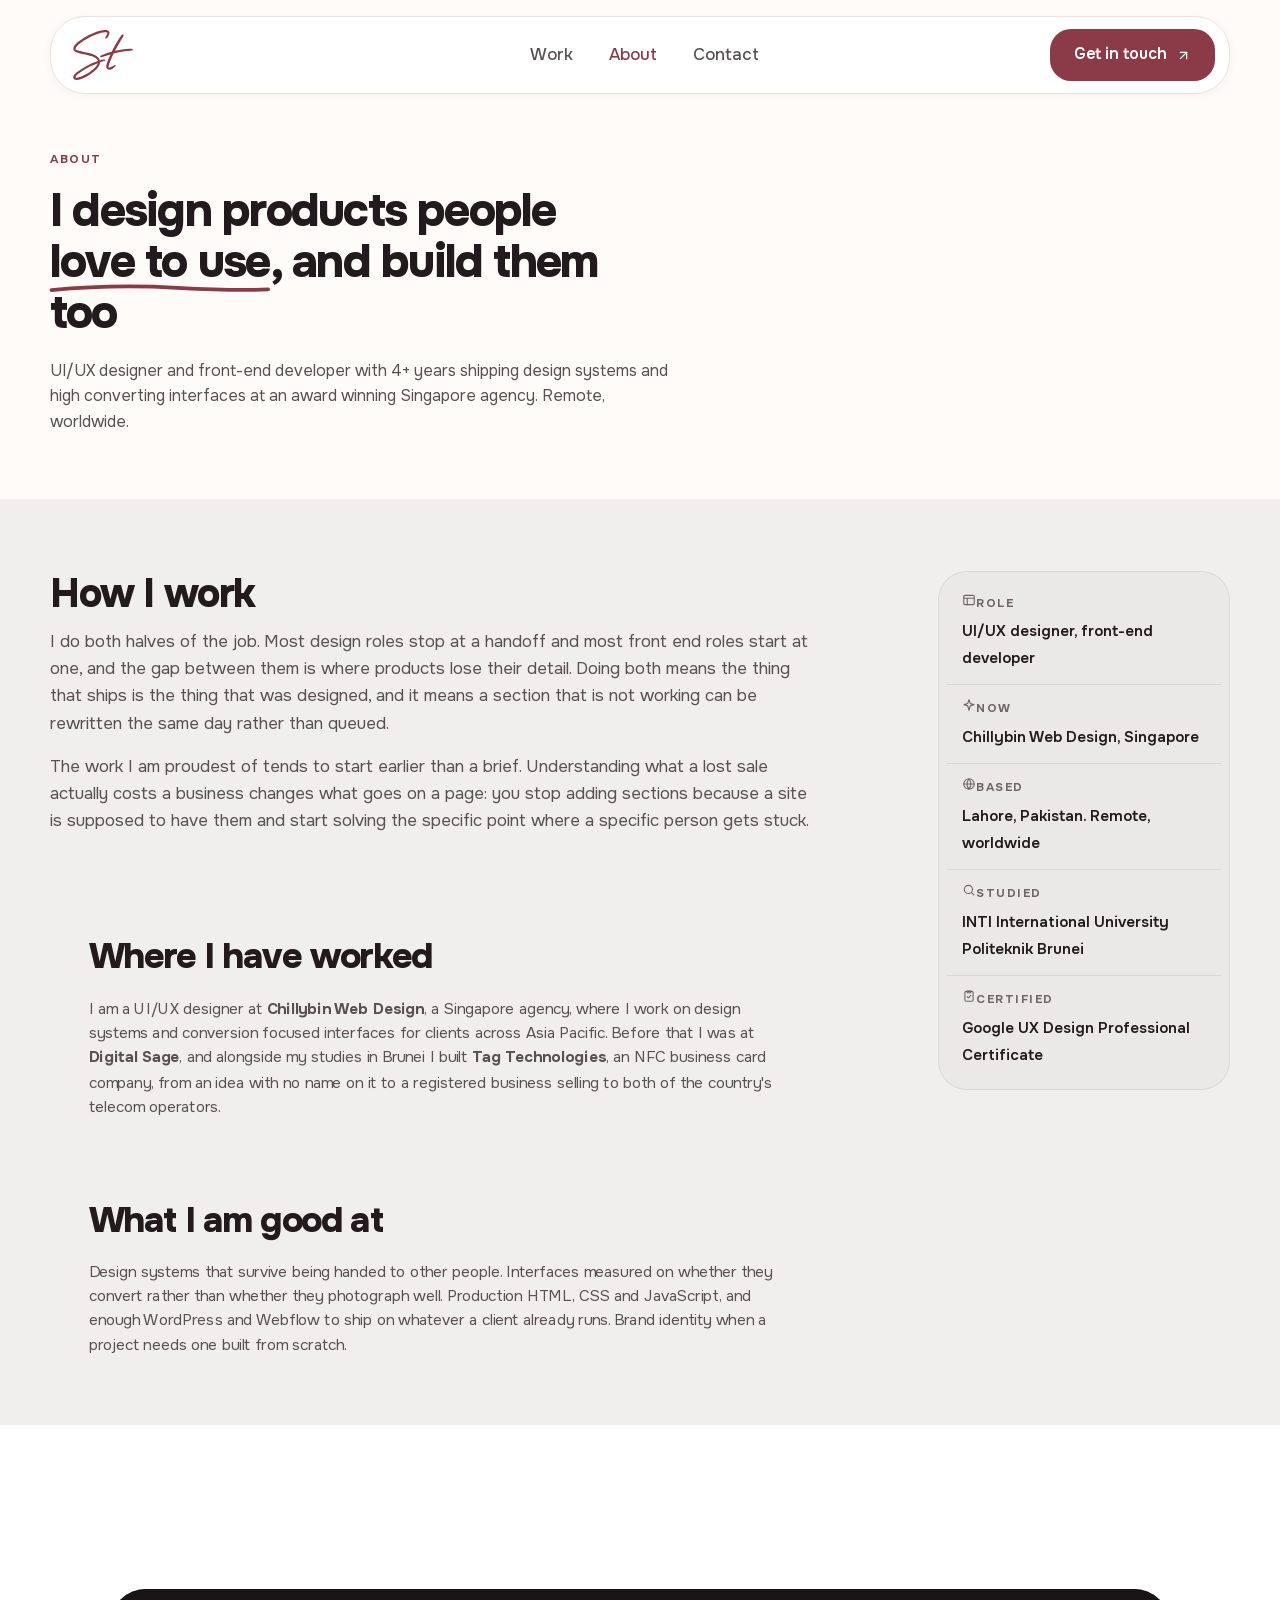
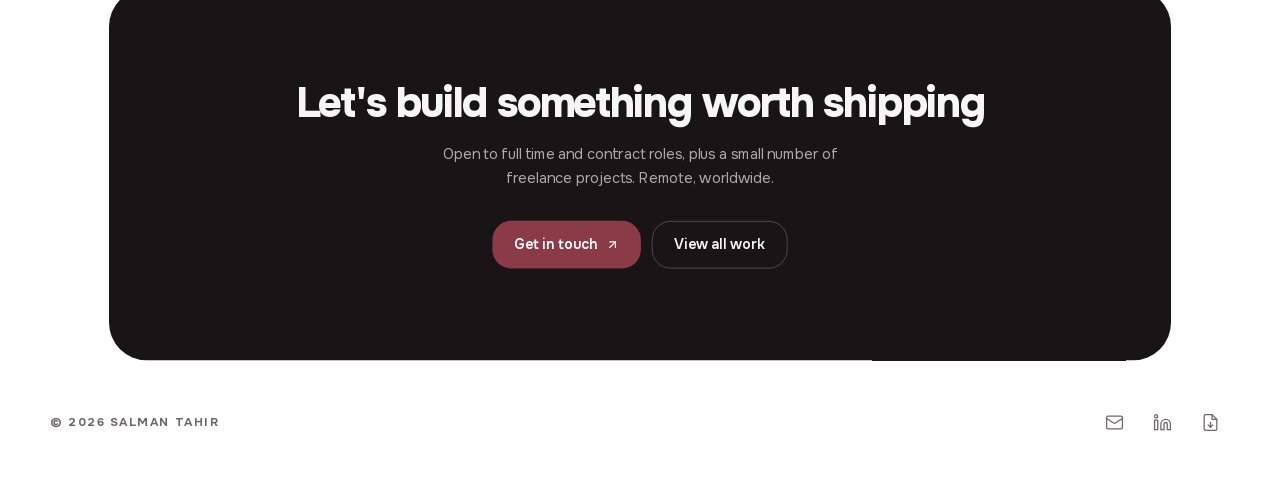
==== commit f1b46275: "Three grounds derived in CIELAB, grey band first The header ground is almost white and warm; chroma " ====
--- a/about/index.html
+++ b/about/index.html
@@ -90,6 +90,11 @@
         </p>
       </div>
 
+    </div>
+  </section>
+
+  <section class="about-sec">
+    <div class="wrap">
       <div class="about-body">
         <div class="about-main">
           <h2 class="rv">How I work</h2>
--- a/assets/css/site.css
+++ b/assets/css/site.css
@@ -13,17 +13,27 @@
 
 :root{
   /* ---- ground ---- */
+  /* Three grounds, derived in CIELAB rather than picked by eye.
+     --paper is the header ground on every page: almost white, and warm enough
+     that chroma rather than lightness is what separates it from the grey.
+     --alt always follows it, and --alt and --white alternate below, so the only
+     boundaries that ever occur are the two wide ones.
+       paper  #FFFBF8  L* 98.8  chroma 2.1
+       white  #FFFFFF  L* 100   chroma 0
+       alt    #F0EFED  L* 94.5  chroma 1.1
+     paper -> alt  dE2000 2.94    alt -> white  dE2000 3.41
+     A white header card on paper measures dE2000 2.25, so it still floats. */
   --white:#FFFFFF;
-  --paper:#FAF9F7;
-  --alt:#F5F4F2;
+  --paper:#FFFBF8;
+  --alt:#F0EFED;
   --dark:#191416;
 
   /* ---- ink: one ramp, faintly warmed toward the accent ---- */
   --ink:#221A1C;        /* headings and primary text */
   --ink-2:#5A5052;      /* body copy */
   --ink-3:#6F6467;      /* meta, labels, captions  (AA on every ground) */
-  --ink-dark:#F2EFEF;   /* primary text on dark */
-  --ink-dark-2:#A99EA1; /* body copy on dark */
+  --ink-dark:#F7F6F6;   /* primary text on dark, neutral rather than warm */
+  --ink-dark-2:#AEA9A9; /* body copy on dark */
 
   --line:#E7E3E1;
   --line-2:#DAD4D2;
@@ -141,7 +151,7 @@
 .btn-secondary{background:var(--white);border:1px solid var(--line-2);color:var(--ink);
   --bleed:var(--accent-wash)}
 .btn-secondary:hover{border-color:var(--accent-line);color:var(--accent)}
-.btn-ondark{border:1px solid rgba(242,239,239,.24);color:var(--ink-dark);--bleed:rgba(139,58,71,.55)}
+.btn-ondark{border:1px solid rgba(247,246,246,.26);color:var(--ink-dark);--bleed:rgba(139,58,71,.55)}
 .arw{width:15px;height:15px;flex:none;transition:transform .4s var(--ease)}
 .btn:hover .arw{transform:translate(2px,-2px)}
 
@@ -230,7 +240,11 @@
    filterable work index is what these will link to. */
 button.tag{font-family:inherit;cursor:pointer;--bleed:var(--accent-wash)}
 button.tag:hover{color:var(--accent);border-color:var(--accent-line)}
-.case--alt .tag,.more .tag{background:rgba(255,255,255,.75)}
+/* a pill on a card selects that discipline in the filter above it */
+button.tag[aria-pressed="true"]{background:var(--accent);border-color:var(--accent);color:#fff;
+  --bleed:var(--accent-hover)}
+button.tag[aria-pressed="true"] svg{color:#fff}
+.band .tag{background:rgba(255,255,255,.75)}
 
 /* filter chips, same component, selectable */
 /* Full width row under the heading rather than crammed beside it: the chips get
@@ -254,7 +268,8 @@
    CASE STUDIES
    -------------------------------------------------------------------------- */
 .case{padding:clamp(72px,9vw,116px) 0}
-.case--alt{background:var(--alt)}
+/* the recessed half of the body alternation */
+.band{background:var(--alt)}
 /* Wide enough to hold the discipline pills on one line. They wrap to a second
    row below that, which reads as an overflow rather than a set. */
 .case-head{max-width:74ch}
@@ -264,7 +279,7 @@
   aspect-ratio:16/10;background:var(--alt);
   transition:transform .6s var(--ease),box-shadow .6s var(--ease);
 }
-.case--alt .shot{background:var(--white)}
+.band .shot{background:var(--white)}
 .shot img{width:100%;height:100%;object-fit:cover;object-position:top center;
   transition:transform 1.6s var(--ease)}
 .shot--mark img{object-fit:contain;object-position:center;padding:11%}
@@ -286,7 +301,7 @@
 /* --------------------------------------------------------------------------
    MORE WORK
    -------------------------------------------------------------------------- */
-.more{padding:clamp(72px,9vw,116px) 0;background:var(--alt)}
+.more{padding:clamp(72px,9vw,116px) 0}
 .grid2{display:grid;grid-template-columns:repeat(2,1fr);gap:clamp(24px,3vw,38px);
   margin-top:clamp(30px,3.6vw,44px)}
 .mini{display:block}
@@ -372,10 +387,9 @@
 /* --------------------------------------------------------------------------
    CTA
    -------------------------------------------------------------------------- */
-/* No top padding by default: on the home page the section above already ends
-   on its own rhythm. A case study ends in running text, so it opts in. */
-.cta-sec{padding:0 0 clamp(28px,3.6vw,42px)}
-.related + .cta-sec{padding-top:clamp(64px,8vw,100px)}
+/* The dark card needs air above it wherever it lands, otherwise it reads as
+   glued to the band it follows. */
+.cta-sec{padding:clamp(72px,9vw,116px) 0 clamp(28px,3.6vw,42px)}
 .cta{
   position:relative;isolation:isolate;overflow:hidden;
   background:var(--dark);color:var(--ink-dark-2);
@@ -449,7 +463,11 @@
 .marquee{position:fixed;z-index:298;pointer-events:none;background:rgba(139,58,71,.09);
   border:1px solid var(--accent);border-radius:4px}
 .sel-layer{position:absolute;top:0;left:0;z-index:5;pointer-events:none}
-.sel-rect{position:absolute;background:rgba(139,58,71,.28)}
+/* Selection is painted rather than native so it can carry a squircle. The wash
+   has to flip on dark ground: maroon on near-black is invisible, so rects over
+   a dark section get a light wash instead. */
+.sel-rect{position:absolute;background:rgba(139,58,71,.30)}
+.sel-rect.on-dark{background:rgba(255,247,248,.34)}
 
 @media (prefers-reduced-motion:reduce){
   html{scroll-behavior:auto}
@@ -503,10 +521,10 @@
 /* --------------------------------------------------------------------------
    INNER PAGES: work, about, contact share one top block
    -------------------------------------------------------------------------- */
-.page-top{padding:calc(var(--pad) + 104px) 0 0}
+.page-top{padding:calc(var(--pad) + 104px) 0 clamp(40px,5vw,64px);background:var(--paper)}
 .page-lead{margin-top:20px;max-width:62ch;color:var(--ink-2);font-size:clamp(1rem,1.25vw,1.1rem)}
 .page-top .filters{margin-top:clamp(28px,3.4vw,38px)}
-.work-sec{padding:clamp(34px,4.5vw,52px) 0 0}
+.work-sec{padding:clamp(54px,6vw,76px) 0 clamp(60px,7vw,90px);background:var(--alt)}
 
 /* the tile media is a link only when there is somewhere to go */
 .mini-media{display:block}
@@ -523,8 +541,9 @@
 /* --------------------------------------------------------------------------
    CONTACT
    -------------------------------------------------------------------------- */
+.contact-sec,.about-sec{background:var(--alt)}
 .contact-grid{display:grid;grid-template-columns:minmax(0,1fr) 320px;
-  gap:clamp(32px,5vw,64px);align-items:start;padding:clamp(38px,5vw,60px) 0 0}
+  gap:clamp(32px,5vw,64px);align-items:start;padding:clamp(48px,6vw,72px) 0 clamp(60px,7vw,90px)}
 .field{display:block;margin-top:20px}
 .field:first-of-type{margin-top:0}
 .field-k{display:block;margin-bottom:9px;color:var(--ink-3)}
@@ -558,7 +577,7 @@
 /* --------------------------------------------------------------------------
    ABOUT
    -------------------------------------------------------------------------- */
-.about-body{padding:clamp(38px,5vw,60px) 0 0;
+.about-body{padding:clamp(48px,6vw,72px) 0 clamp(60px,7vw,90px);
   display:grid;grid-template-columns:minmax(0,1fr) 292px;
   gap:clamp(36px,5vw,68px);align-items:start}
 .about-main{max-width:70ch}
@@ -584,7 +603,7 @@
    back to role and scope while moving through the argument, and losing it
    off the top means scrolling up to answer "who did what" again.
    -------------------------------------------------------------------------- */
-.cs-top{padding:calc(var(--pad) + 104px) 0 0}
+.cs-top{padding:calc(var(--pad) + 104px) 0 clamp(40px,5vw,64px);background:var(--paper)}
 .back{display:inline-flex;align-items:center;gap:8px;color:var(--ink-3);
   font-size:.9rem;font-weight:600;padding:8px 14px;margin-bottom:26px;--bleed:var(--accent-wash)}
 .back svg{width:15px;height:15px}
@@ -601,7 +620,11 @@
 .cs-feature{display:block;margin-top:clamp(30px,4vw,46px);overflow:hidden;aspect-ratio:16/10}
 .cs-feature img{width:100%;height:100%;object-fit:cover;object-position:center}
 
-.cs-body{padding:clamp(54px,7vw,86px) 0 0;
+/* The one place paper meets white: the header block ends in a full bleed
+   feature image, so the image is the boundary and the argument gets the
+   cleaner reading ground. */
+.cs-body-sec{background:var(--white)}
+.cs-body{padding:clamp(54px,7vw,86px) 0 clamp(64px,8vw,104px);
   display:grid;grid-template-columns:minmax(0,1fr) 292px;gap:clamp(36px,5vw,68px);align-items:start}
 .cs-main{max-width:70ch}
 
@@ -666,7 +689,9 @@
 
 
 /* related work, three across, above the CTA */
-.related{padding:clamp(64px,8vw,100px) 0 0}
+/* its own band, the way .more is banded on the home page */
+.related{padding:clamp(72px,9vw,116px) 0;background:var(--alt)}
+.related .rel-shot{background:var(--white)}
 .rel-grid{display:grid;grid-template-columns:repeat(3,1fr);gap:16px;
   margin-top:clamp(26px,3.4vw,36px)}
 .rel-shot{display:block;overflow:hidden;aspect-ratio:16/10;background:var(--alt);--bleed:transparent}
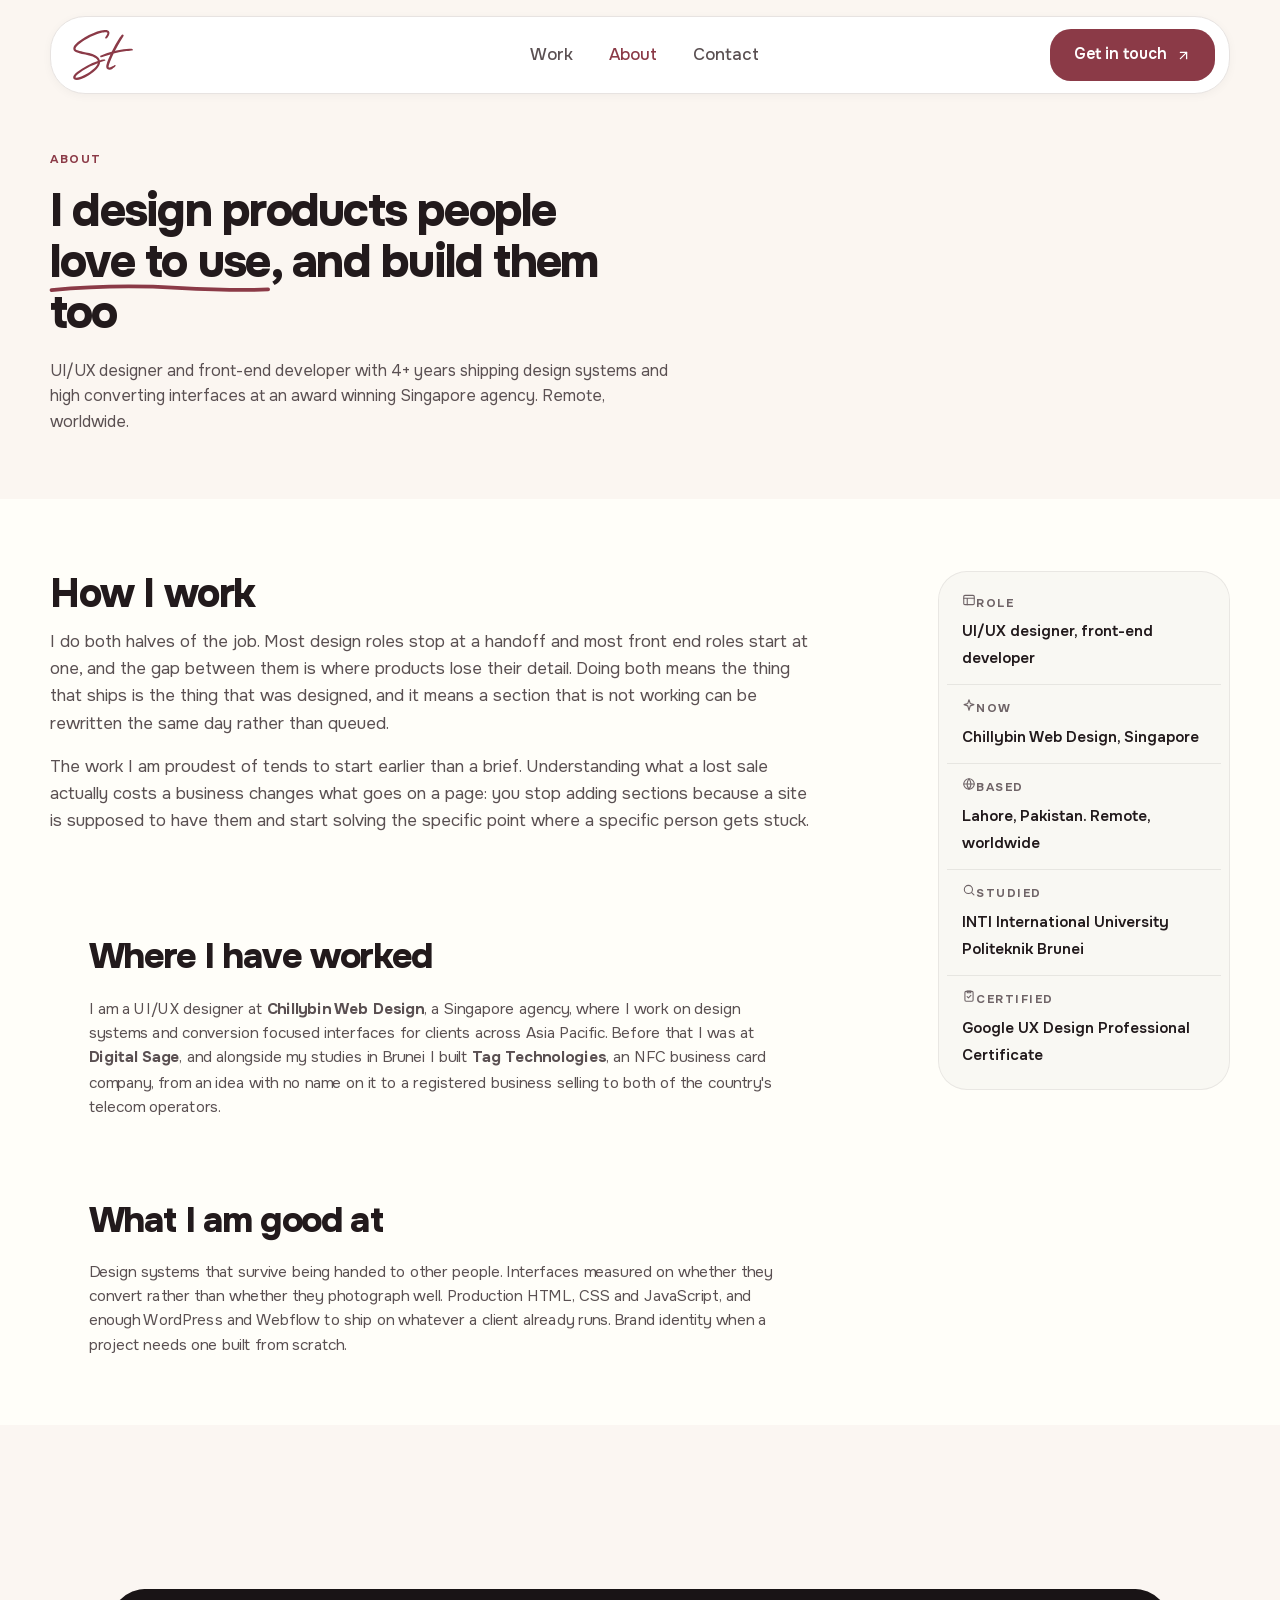
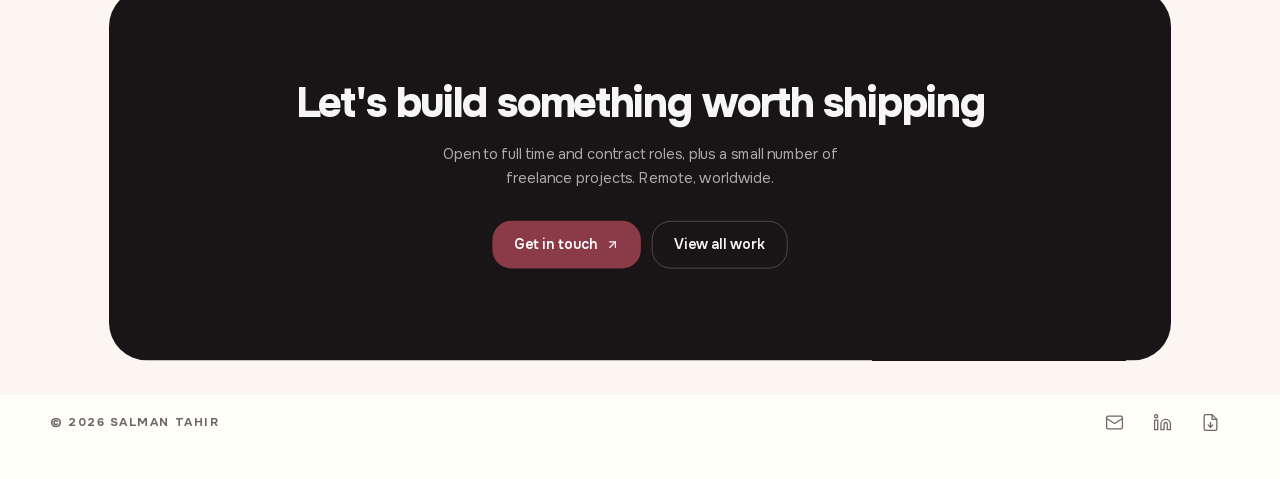
==== commit a242654f: "Three grounds: a hero tone plus two alternating bands   hero   #FBF6F1  L* 97.1  chroma 3.10   opens" ====
--- a/about/index.html
+++ b/about/index.html
@@ -141,7 +141,7 @@
     </div>
   </section>
 
-  <section class="cta-sec">
+  <section class="cta-sec band">
     <div class="wrap">
       <div class="cta sq-lg rv">
         <h2 class="h-sec">Let's build something worth shipping</h2>
--- a/assets/css/site.css
+++ b/assets/css/site.css
@@ -13,19 +13,20 @@
 
 :root{
   /* ---- ground ---- */
-  /* Three grounds, derived in CIELAB rather than picked by eye.
-     --paper is the header ground on every page: almost white, and warm enough
-     that chroma rather than lightness is what separates it from the grey.
-     --alt always follows it, and --alt and --white alternate below, so the only
-     boundaries that ever occur are the two wide ones.
-       paper  #FFFBF8  L* 98.8  chroma 2.1
-       white  #FFFFFF  L* 100   chroma 0
-       alt    #F0EFED  L* 94.5  chroma 1.1
-     paper -> alt  dE2000 2.94    alt -> white  dE2000 3.41
-     A white header card on paper measures dE2000 2.25, so it still floats. */
+  /* Three grounds. --hero opens every page and is never part of the body
+     rotation; --alt and --alt-2 alternate below it.
+       hero   #FBF6F1  L* 97.1  chroma 3.10
+       alt    #FFFEF9  L* 99.6  chroma 2.56   first band under the hero
+       alt-2  #FBF6F2  L* 97.2  chroma 2.69
+     Adjacencies that occur: hero -> alt dE2000 2.46, alt -> alt-2 dE2000 2.63.
+     hero and alt-2 measure dE2000 0.51 apart, effectively one colour, but the
+     rotation never places them together so the sequence still reads.
+     --white is not a ground. It is reserved for elevated surfaces, the header
+     bar, cards, buttons and form fields (dE2000 3.43 / 2.49 / 3.18). */
   --white:#FFFFFF;
-  --paper:#FFFBF8;
-  --alt:#F0EFED;
+  --hero:#FBF6F1;
+  --alt:#FFFEF9;
+  --alt-2:#FBF6F2;
   --dark:#191416;
 
   /* ---- ink: one ramp, faintly warmed toward the accent ---- */
@@ -67,7 +68,7 @@
 *{margin:0;padding:0;box-sizing:border-box}
 html{-webkit-font-smoothing:antialiased;-moz-osx-font-smoothing:grayscale;scroll-behavior:smooth;scroll-padding-top:120px}
 body{
-  font-family:var(--font);background:var(--white);color:var(--ink-2);
+  font-family:var(--font);background:var(--alt);color:var(--ink-2);
   font-size:17px;line-height:1.6;font-weight:400;overflow-x:hidden;
 }
 img{max-width:100%;display:block}
@@ -204,12 +205,12 @@
    HERO: sized so the whole banner sits inside one viewport
    -------------------------------------------------------------------------- */
 .hero{
-  position:relative;isolation:isolate;background:var(--paper);
+  position:relative;isolation:isolate;background:var(--hero);
   min-height:100svh;display:grid;align-content:center;text-align:center;
   padding:clamp(118px,15vh,150px) 0 clamp(74px,10vh,96px);
 }
 .hero::before{content:'';position:absolute;inset:0;z-index:-1;pointer-events:none;
-  background:radial-gradient(76% 56% at 50% 34%,rgba(139,58,71,.05),transparent 72%)}
+  background:radial-gradient(76% 56% at 50% 34%,rgba(139,58,71,.065),transparent 72%)}
 
 .hero h1{max-width:17ch;margin:0 auto}
 .lead{margin:clamp(22px,3vw,32px) auto 0;max-width:56ch;
@@ -268,8 +269,8 @@
    CASE STUDIES
    -------------------------------------------------------------------------- */
 .case{padding:clamp(72px,9vw,116px) 0}
-/* the recessed half of the body alternation */
-.band{background:var(--alt)}
+/* the second half of the body alternation */
+.band{background:var(--alt-2)}
 /* Wide enough to hold the discipline pills on one line. They wrap to a second
    row below that, which reads as an overflow rather than a set. */
 .case-head{max-width:74ch}
@@ -521,7 +522,7 @@
 /* --------------------------------------------------------------------------
    INNER PAGES: work, about, contact share one top block
    -------------------------------------------------------------------------- */
-.page-top{padding:calc(var(--pad) + 104px) 0 clamp(40px,5vw,64px);background:var(--paper)}
+.page-top{padding:calc(var(--pad) + 104px) 0 clamp(40px,5vw,64px);background:var(--hero)}
 .page-lead{margin-top:20px;max-width:62ch;color:var(--ink-2);font-size:clamp(1rem,1.25vw,1.1rem)}
 .page-top .filters{margin-top:clamp(28px,3.4vw,38px)}
 .work-sec{padding:clamp(54px,6vw,76px) 0 clamp(60px,7vw,90px);background:var(--alt)}
@@ -603,7 +604,7 @@
    back to role and scope while moving through the argument, and losing it
    off the top means scrolling up to answer "who did what" again.
    -------------------------------------------------------------------------- */
-.cs-top{padding:calc(var(--pad) + 104px) 0 clamp(40px,5vw,64px);background:var(--paper)}
+.cs-top{padding:calc(var(--pad) + 104px) 0 clamp(40px,5vw,64px);background:var(--hero)}
 .back{display:inline-flex;align-items:center;gap:8px;color:var(--ink-3);
   font-size:.9rem;font-weight:600;padding:8px 14px;margin-bottom:26px;--bleed:var(--accent-wash)}
 .back svg{width:15px;height:15px}
@@ -620,10 +621,7 @@
 .cs-feature{display:block;margin-top:clamp(30px,4vw,46px);overflow:hidden;aspect-ratio:16/10}
 .cs-feature img{width:100%;height:100%;object-fit:cover;object-position:center}
 
-/* The one place paper meets white: the header block ends in a full bleed
-   feature image, so the image is the boundary and the argument gets the
-   cleaner reading ground. */
-.cs-body-sec{background:var(--white)}
+.cs-body-sec{background:var(--alt)}
 .cs-body{padding:clamp(54px,7vw,86px) 0 clamp(64px,8vw,104px);
   display:grid;grid-template-columns:minmax(0,1fr) 292px;gap:clamp(36px,5vw,68px);align-items:start}
 .cs-main{max-width:70ch}
@@ -690,7 +688,7 @@
 
 /* related work, three across, above the CTA */
 /* its own band, the way .more is banded on the home page */
-.related{padding:clamp(72px,9vw,116px) 0;background:var(--alt)}
+.related{padding:clamp(72px,9vw,116px) 0;background:var(--alt-2)}
 .related .rel-shot{background:var(--white)}
 .rel-grid{display:grid;grid-template-columns:repeat(3,1fr);gap:16px;
   margin-top:clamp(26px,3.4vw,36px)}
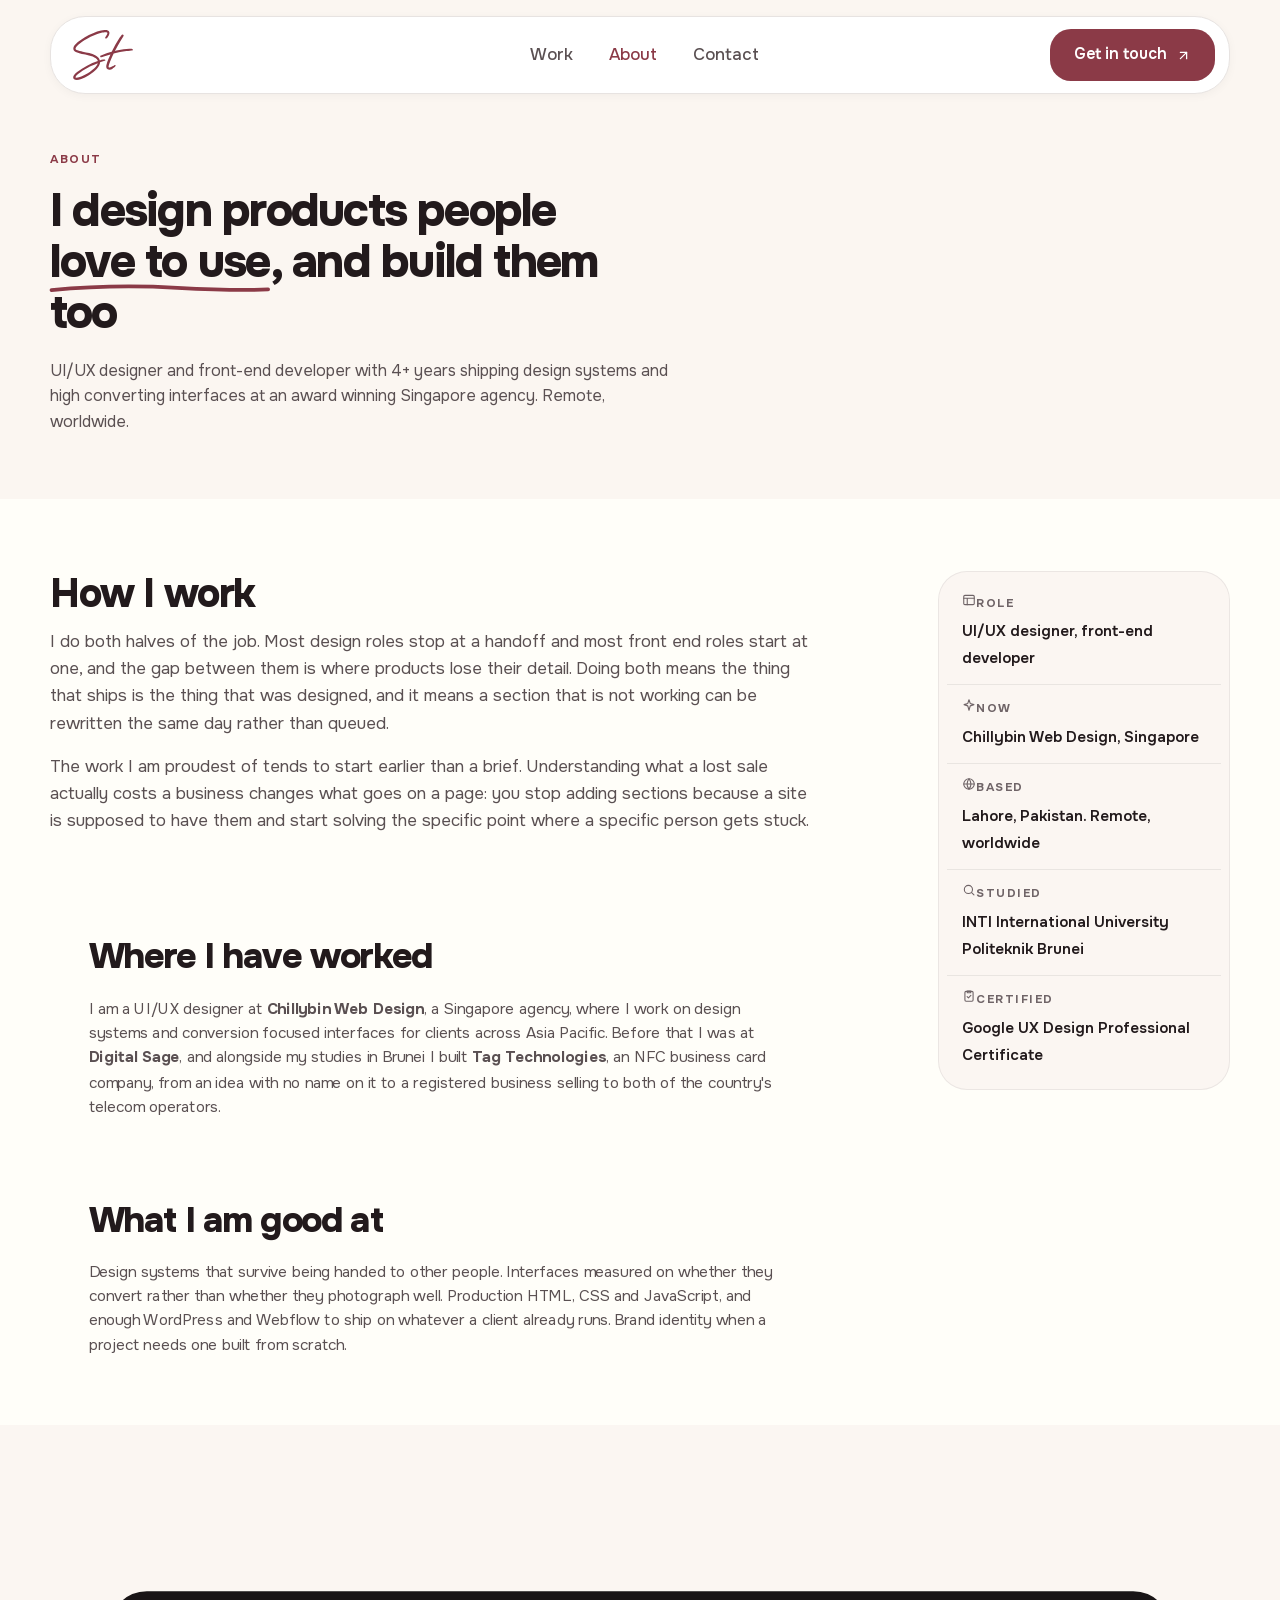
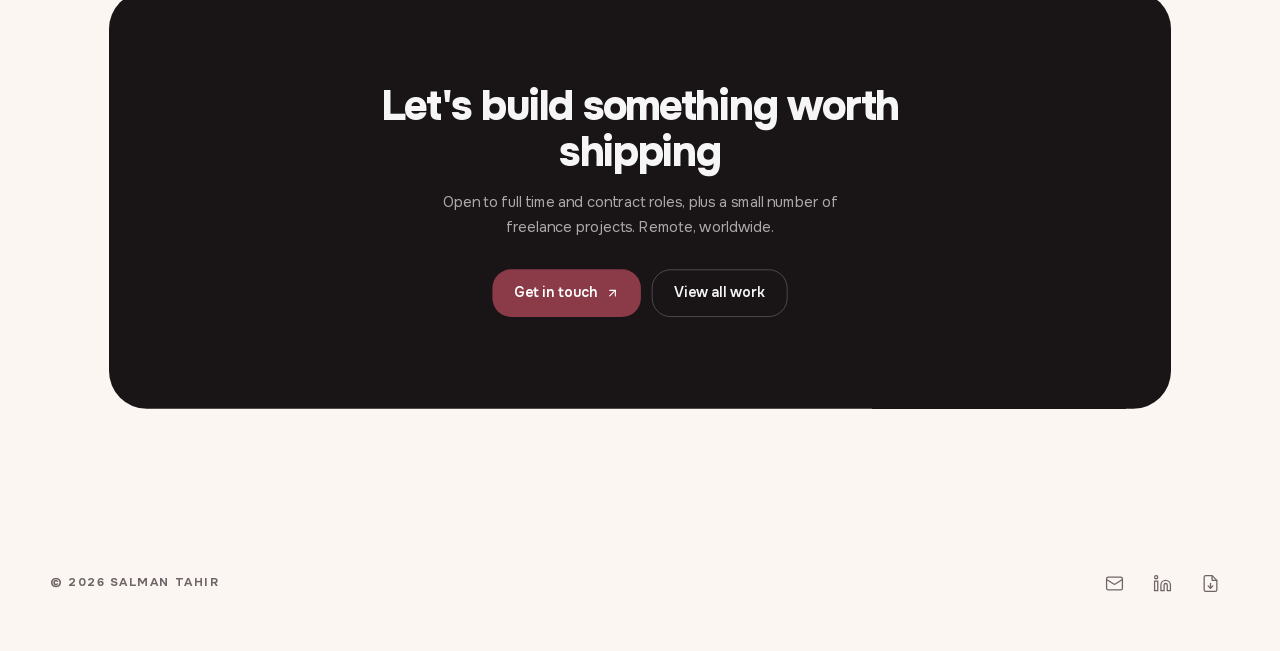
==== commit 745a971b: "One footer everywhere, CTA centred in its own band The case study was carrying a different footer va" ====
--- a/about/index.html
+++ b/about/index.html
@@ -159,7 +159,7 @@
 
 </main>
 
-<footer class="ftr">
+<footer class="ftr band">
   <div class="ftr-in">
     <span class="ftr-c label">© 2026 Salman Tahir</span>
     <nav class="ftr-n">
--- a/assets/css/site.css
+++ b/assets/css/site.css
@@ -388,9 +388,9 @@
 /* --------------------------------------------------------------------------
    CTA
    -------------------------------------------------------------------------- */
-/* The dark card needs air above it wherever it lands, otherwise it reads as
-   glued to the band it follows. */
-.cta-sec{padding:clamp(72px,9vw,116px) 0 clamp(28px,3.6vw,42px)}
+/* Equal air above and below, so the card sits centred in its own band.
+   The footer below carries the same ground, so the two read as one block. */
+.cta-sec{padding:clamp(72px,9vw,116px) 0}
 .cta{
   position:relative;isolation:isolate;overflow:hidden;
   background:var(--dark);color:var(--ink-dark-2);
@@ -398,14 +398,17 @@
 }
 /* Wide enough that a two line heading stays two lines. The home page copy is
    short so it never needed the room; a case study CTA does. */
-.cta h2{color:var(--ink-dark);max-width:30ch;margin:0 auto}
+/* Narrow enough that every CTA heading breaks to two lines rather than
+   running to one long line or dropping a single orphan word. */
+.cta h2{color:var(--ink-dark);max-width:21ch;margin:0 auto}
 .cta-p{margin:18px auto 0;max-width:46ch;font-size:1.02rem}
 .cta-actions{display:flex;flex-wrap:wrap;gap:12px;justify-content:center;margin-top:34px}
 
 /* --------------------------------------------------------------------------
    FOOTER
    -------------------------------------------------------------------------- */
-.ftr{padding:8px 0 36px}
+.ftr{padding:clamp(30px,4vw,44px) 0 clamp(34px,4.4vw,48px);background:var(--alt)}
+.ftr.band{background:var(--alt-2)}
 .ftr-in{display:flex;flex-wrap:wrap;align-items:center;justify-content:space-between;gap:14px}
 .ftr-c{color:var(--ink-3)}
 .ftr-n{display:flex;gap:8px}
@@ -627,7 +630,8 @@
 .cs-main{max-width:70ch}
 
 /* the rail: same surface as the bento cards on the home page */
-.rail{position:sticky;top:110px;display:grid;padding:8px;overflow:hidden}
+.rail{position:sticky;top:110px;display:grid;padding:8px;overflow:hidden;
+  background:var(--alt-2)}
 .rail-row{padding:13px 15px}
 .rail-row + .rail-row{border-top:1px solid rgba(34,26,28,.08)}
 .rail-k{display:block;margin-bottom:5px}
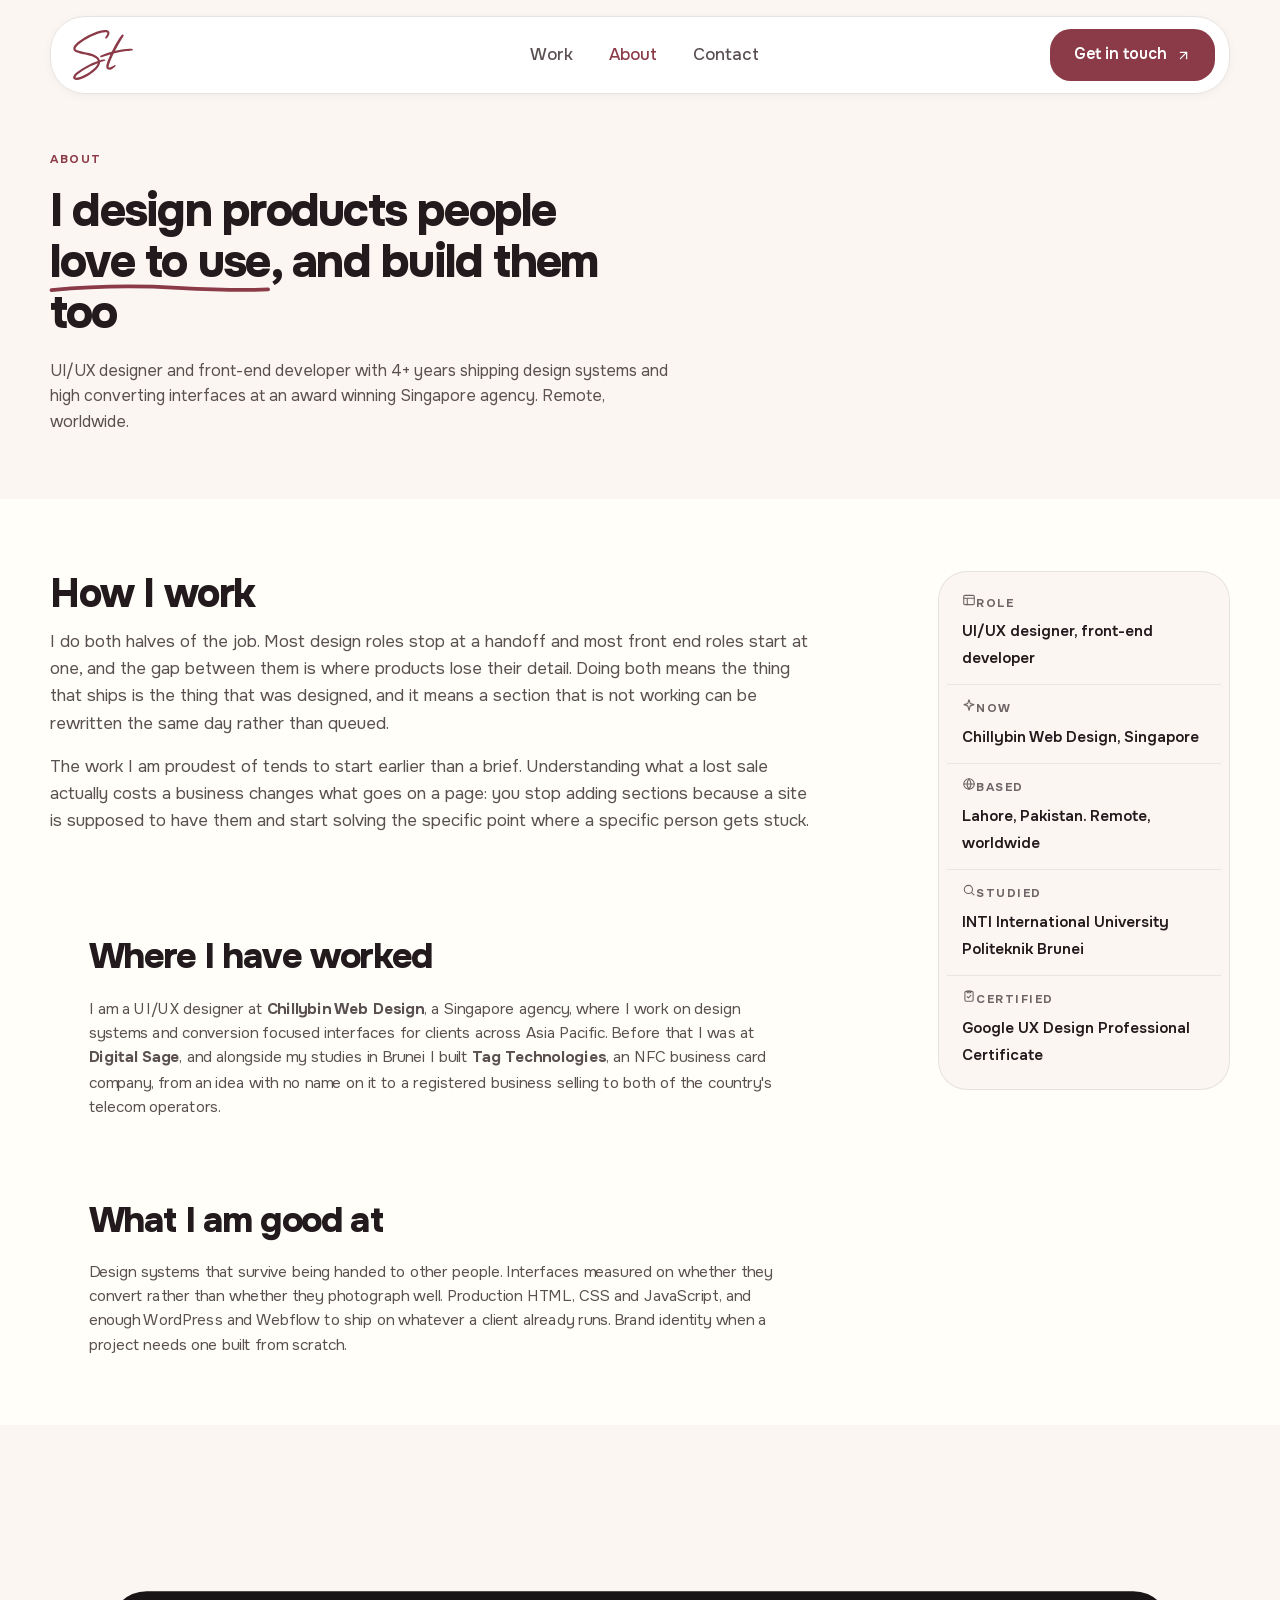
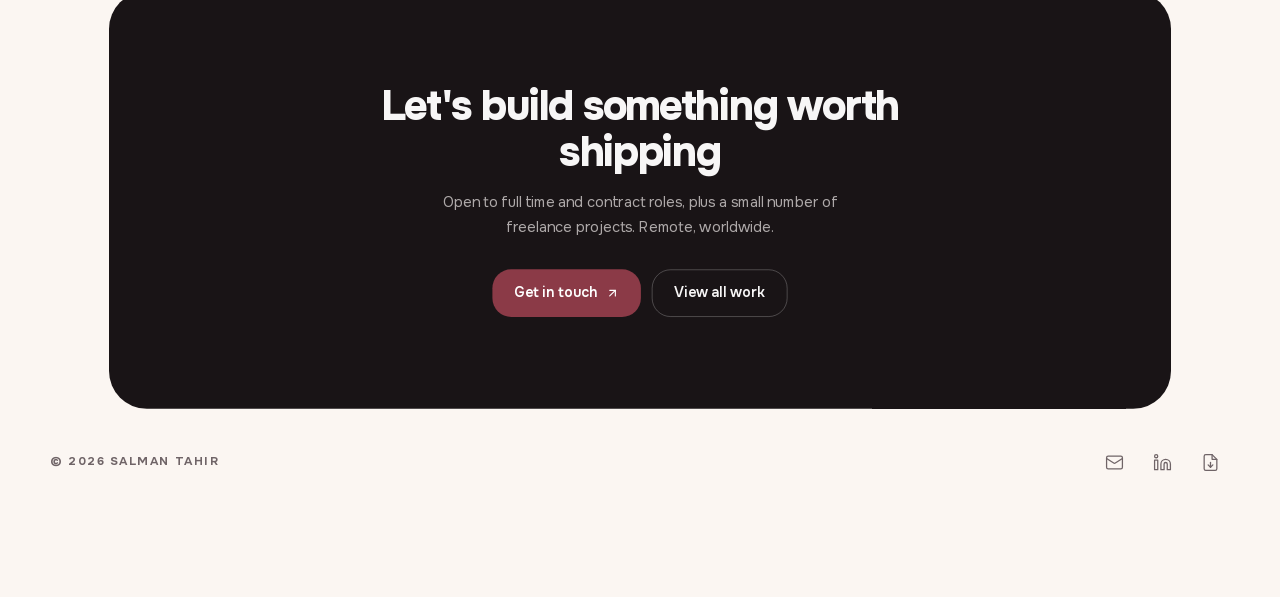
==== commit f4d58647: "Carry the same footer across home, about and work The footer markup had drifted: the home page carri" ====
--- a/about/index.html
+++ b/about/index.html
@@ -159,7 +159,7 @@
 
 </main>
 
-<footer class="ftr band">
+<footer class="ftr">
   <div class="ftr-in">
     <span class="ftr-c label">© 2026 Salman Tahir</span>
     <nav class="ftr-n">
--- a/assets/css/site.css
+++ b/assets/css/site.css
@@ -328,7 +328,10 @@
 .bento{display:grid;grid-template-columns:repeat(6,1fr);gap:16px;margin-top:clamp(32px,4vw,46px)}
 /* The card surface. .b is the bento on the home page; .surf is the same thing
    anywhere else, so a card looks identical whichever page it is on. */
-.b,.surf{background:rgba(34,26,28,.022);border:1px solid rgba(34,26,28,.07);
+/* The card surface. .b is the bento on the home page; .surf is the same thing
+   anywhere else, so a card looks identical whichever page it is on. It carries
+   the second alternating tone, which reads as a panel on either ground. */
+.b,.surf{background:var(--alt-2);border:1px solid rgba(34,26,28,.07);
   --bleed:var(--accent-wash)}
 .b{padding:28px}
 .b:hover,.surf:hover{border-color:var(--accent-line)}
@@ -346,8 +349,10 @@
 .b-k svg{width:14px;height:14px}
 .b-bio p{color:var(--ink-2);font-size:1rem}
 .b-bio p+p{margin-top:14px}
-.cert{margin-top:22px;display:inline-flex;align-items:center;gap:11px;background:var(--white);
-  border:1px solid var(--line);padding:10px 18px;font-size:.9rem;color:var(--ink-2);font-weight:500}
+.cert{margin-top:22px;display:inline-flex;align-items:center;gap:11px;
+  background:rgba(255,255,255,.55);border:1px solid var(--line);padding:10px 18px;
+  font-size:.9rem;color:var(--ink-2);font-weight:500;--bleed:var(--accent-wash)}
+.cert:hover{border-color:var(--accent-line);color:var(--accent)}
 .cert img{width:18px;height:18px;border-radius:4px}
 
 .entry{display:flex;gap:13px;align-items:flex-start}
@@ -367,9 +372,14 @@
   font-size:.58rem;font-weight:700;letter-spacing:.1em;text-transform:uppercase;
   padding:3px 9px;border-radius:9px;corner-shape:squircle;
 }
-.badge{background:rgba(168,56,74,.19);border:1px solid rgba(168,56,74,.34);color:var(--accent-live)}
+.badge{background:rgba(168,56,74,.19);border:1px solid rgba(168,56,74,.34);color:var(--accent-live);
+  --bleed:rgba(168,56,74,.30)}
 .award{margin-top:6px;background:rgba(139,58,71,.13);border:1px solid rgba(139,58,71,.28);
-  color:var(--accent)}
+  color:var(--accent);--bleed:rgba(139,58,71,.22)}
+/* These are notes rather than controls, so they lift and take the bleed but
+   never a pointer: nothing happens if you click one. */
+.badge:hover{border-color:rgba(168,56,74,.55)}
+.award:hover{border-color:var(--accent-line)}
 .award svg{width:10px;height:10px;flex:none}
 
 .kit{display:grid;grid-template-columns:1fr 1fr;gap:14px 16px}
@@ -388,9 +398,10 @@
 /* --------------------------------------------------------------------------
    CTA
    -------------------------------------------------------------------------- */
-/* Equal air above and below, so the card sits centred in its own band.
-   The footer below carries the same ground, so the two read as one block. */
-.cta-sec{padding:clamp(72px,9vw,116px) 0}
+/* The CTA card and the footer are one closing block on the same ground.
+   The block gets equal air above and below; between the two there is only
+   a small gap, so they read as related rather than stacked. */
+.cta-sec{padding:clamp(72px,9vw,116px) 0 0}
 .cta{
   position:relative;isolation:isolate;overflow:hidden;
   background:var(--dark);color:var(--ink-dark-2);
@@ -407,7 +418,10 @@
 /* --------------------------------------------------------------------------
    FOOTER
    -------------------------------------------------------------------------- */
-.ftr{padding:clamp(30px,4vw,44px) 0 clamp(34px,4.4vw,48px);background:var(--alt)}
+/* One closing block: the CTA card and the footer share a ground, and the
+   footer works out which one from the CTA above it. */
+.ftr{padding:clamp(26px,3.2vw,38px) 0 clamp(72px,9vw,116px);background:var(--alt)}
+body:has(.cta-sec.band) .ftr{background:var(--alt-2)}
 .ftr.band{background:var(--alt-2)}
 .ftr-in{display:flex;flex-wrap:wrap;align-items:center;justify-content:space-between;gap:14px}
 .ftr-c{color:var(--ink-3)}
@@ -631,7 +645,7 @@
 
 /* the rail: same surface as the bento cards on the home page */
 .rail{position:sticky;top:110px;display:grid;padding:8px;overflow:hidden;
-  background:var(--alt-2)}
+  background:var(--alt-2);border-color:rgba(34,26,28,.09)}
 .rail-row{padding:13px 15px}
 .rail-row + .rail-row{border-top:1px solid rgba(34,26,28,.08)}
 .rail-k{display:block;margin-bottom:5px}
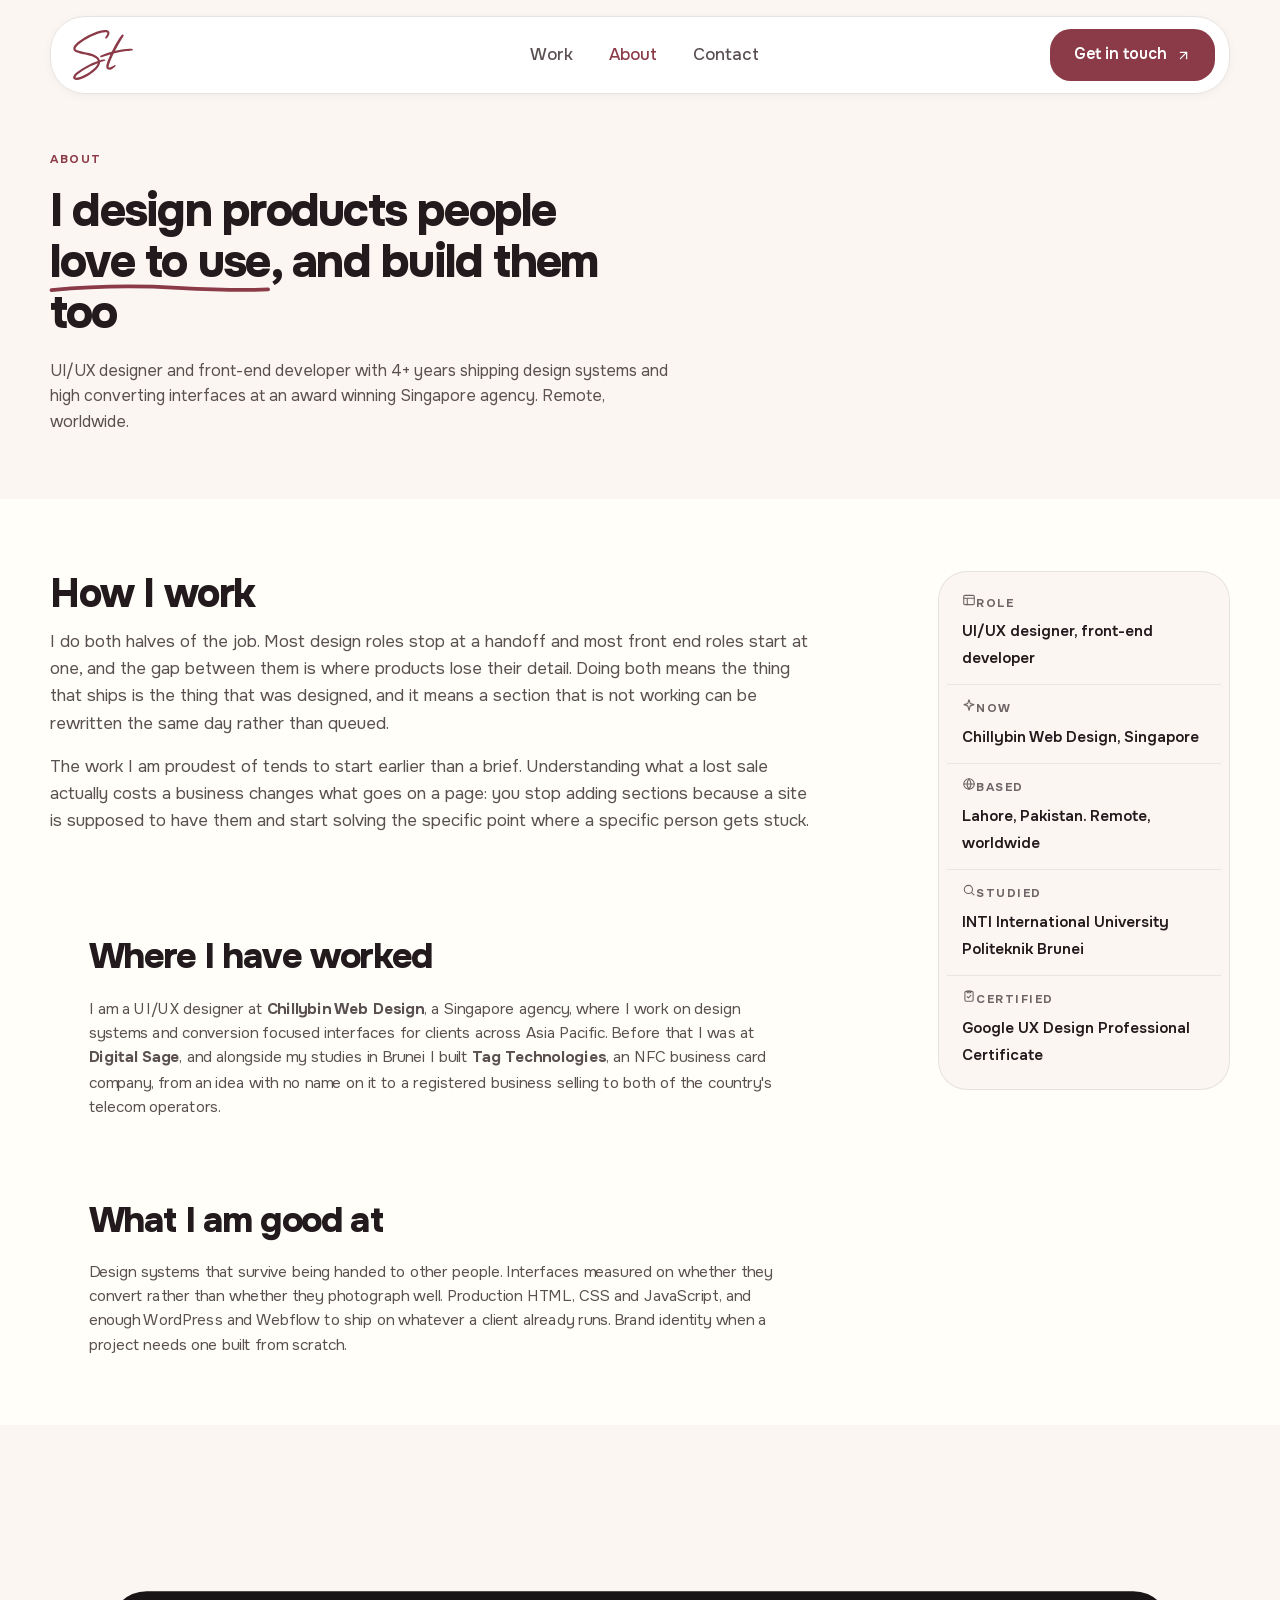
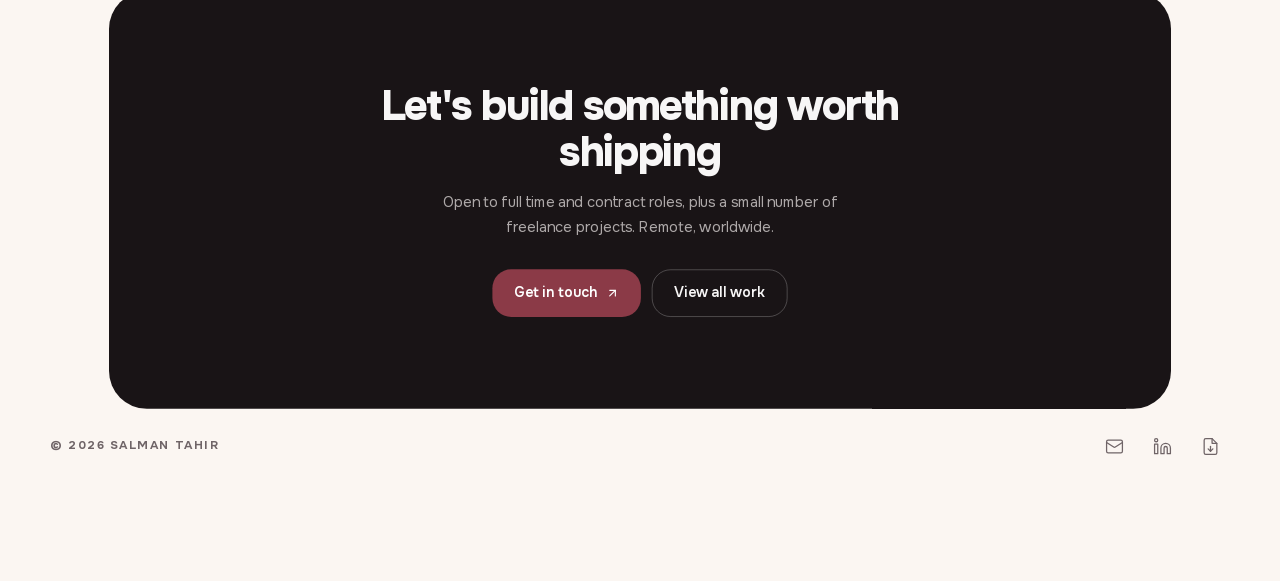
==== commit b0a6a155: "Version the stylesheet and script links _headers gives CSS and JS a day at the edge, and both are ed" ====
--- a/about/index.html
+++ b/about/index.html
@@ -46,7 +46,7 @@
 }
 </script>
 
-<link rel="stylesheet" href="/assets/css/site.css">
+<link rel="stylesheet" href="/assets/css/site.css?v=2">
 </head>
 <body>
 
@@ -177,6 +177,6 @@
 </footer>
 
 <script src="/assets/js/lenis.min.js" defer></script>
-<script src="/assets/js/site.js" defer></script>
+<script src="/assets/js/site.js?v=2" defer></script>
 </body>
 </html>
--- a/assets/css/site.css
+++ b/assets/css/site.css
@@ -364,6 +364,8 @@
 .entry-t{font-size:.98rem;font-weight:600;letter-spacing:-.015em;line-height:1.3;color:var(--ink);
   display:flex;align-items:center;gap:9px;flex-wrap:wrap}
 .entry-s{font-size:.87rem;color:var(--ink-2);margin-top:3px}
+.entry-d{font-size:.68rem;font-weight:700;letter-spacing:.13em;text-transform:uppercase;
+  line-height:1.4;color:var(--ink-3);margin-top:6px}
 /* One badge treatment for both: an accent tint with accent text, so a status
    and a credential read as the same kind of note. The live one carries a
    slightly deeper, redder tint to separate "now" from "already earned". */
@@ -387,12 +389,15 @@
 .kit span{width:29px;height:29px;flex:none;display:grid;place-items:center;background:var(--white);
   border:1px solid var(--line);border-radius:10px;corner-shape:squircle}
 .kit img{width:16px;height:16px;object-fit:contain}
-/* Adobe pulled their marks from the open icon sets, so the current CC icons are
-   reproduced here as they actually are: a brand coloured tile with the letters */
-.kit .adobe{font-size:.6rem;font-weight:700;letter-spacing:.01em;border:0}
-.adobe-ps{background:#001E36;color:#31A8FF}
-.adobe-ai{background:#330000;color:#FF9A00}
-.adobe-ae{background:#00005B;color:#9999FF}
+/* Adobe pulled their marks from the open icon sets, so the CC apps are set as
+   letters in the product colour. They keep the white ground and hairline the rest
+   of the kit uses rather than Adobe's dark tile, which sat too heavy next to the
+   line marks around it. */
+.kit .adobe{font-size:.6rem;font-weight:700;letter-spacing:.01em}
+.adobe-ps{color:#31A8FF}
+.adobe-ai{color:#FF9A00}
+.adobe-ae{color:#9999FF}
+.adobe-pr{color:#EA77FF}
 .about-foot{display:flex;justify-content:center;margin-top:clamp(32px,4vw,46px)}
 
 /* --------------------------------------------------------------------------
@@ -420,7 +425,7 @@
    -------------------------------------------------------------------------- */
 /* One closing block: the CTA card and the footer share a ground, and the
    footer works out which one from the CTA above it. */
-.ftr{padding:clamp(26px,3.2vw,38px) 0 clamp(72px,9vw,116px);background:var(--alt)}
+.ftr{padding:clamp(16px,1.9vw,22px) 0 clamp(72px,9vw,116px);background:var(--alt)}
 body:has(.cta-sec.band) .ftr{background:var(--alt-2)}
 .ftr.band{background:var(--alt-2)}
 .ftr-in{display:flex;flex-wrap:wrap;align-items:center;justify-content:space-between;gap:14px}
